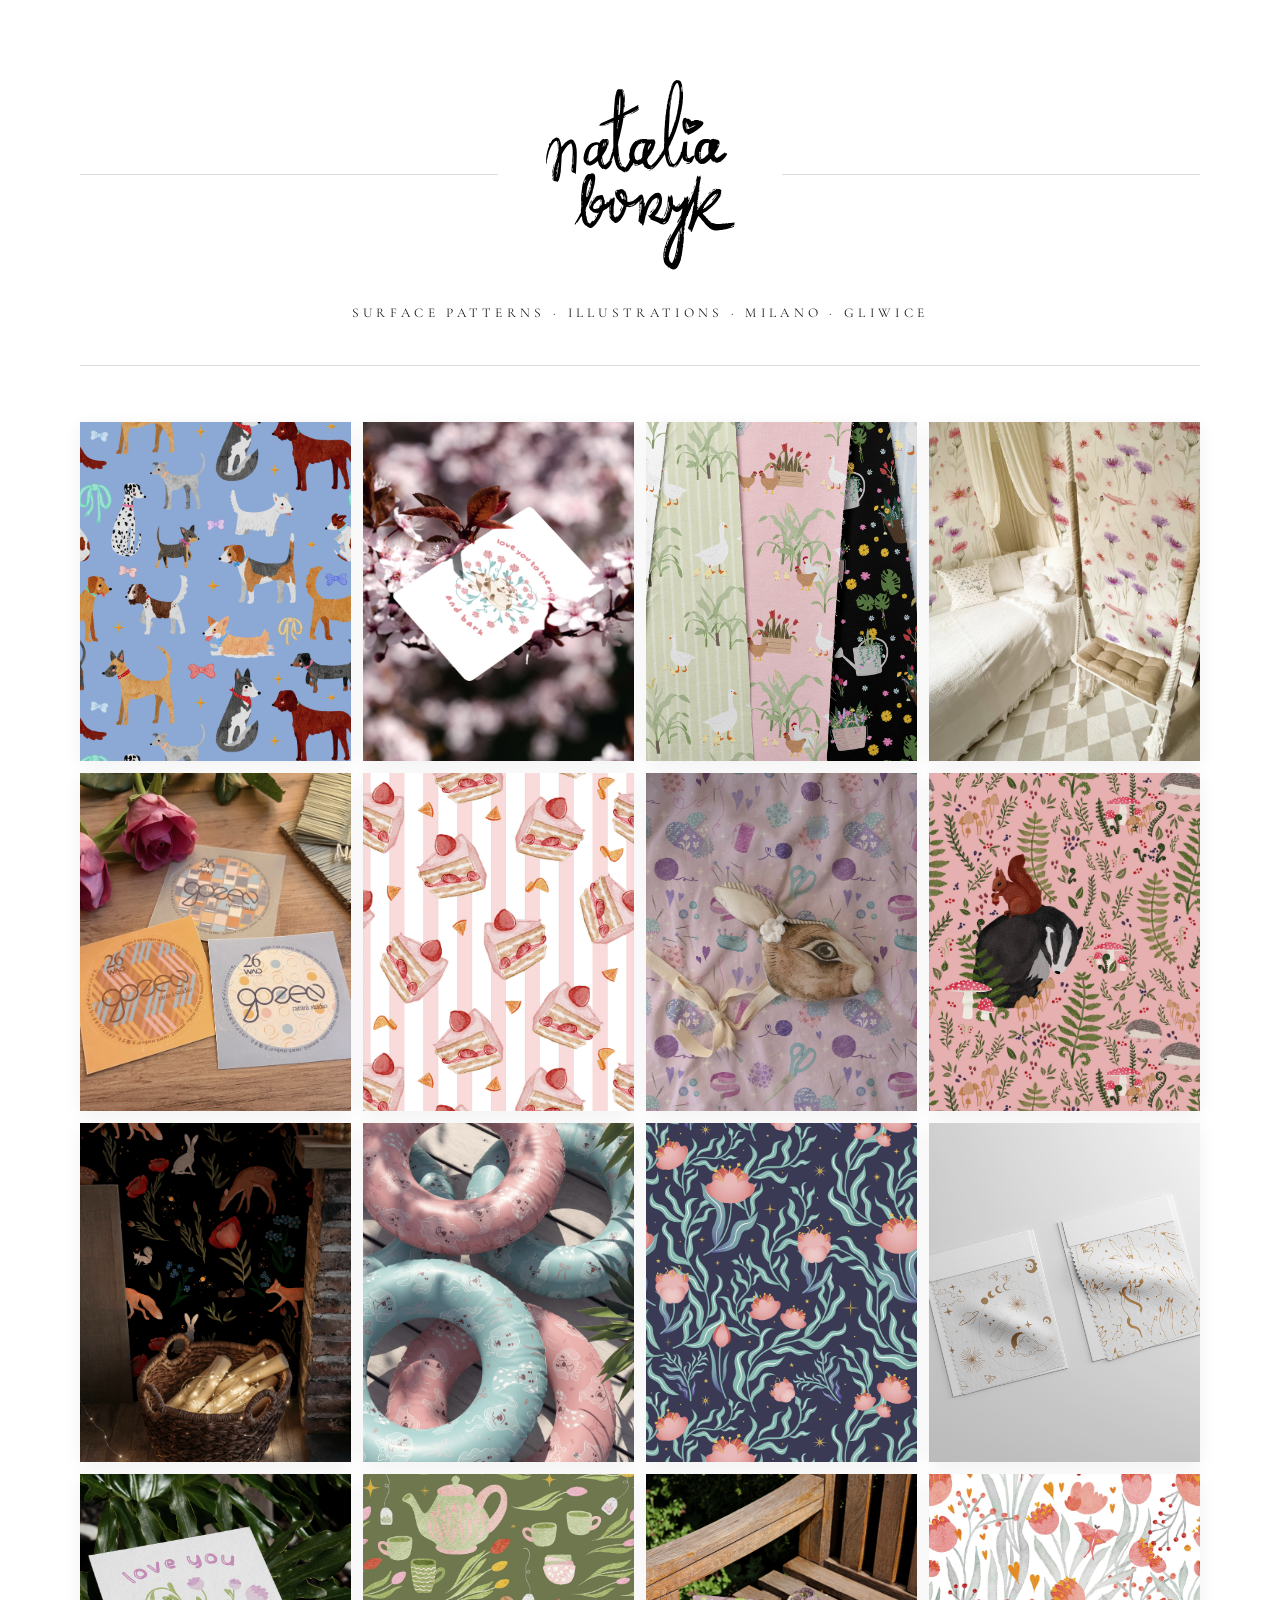
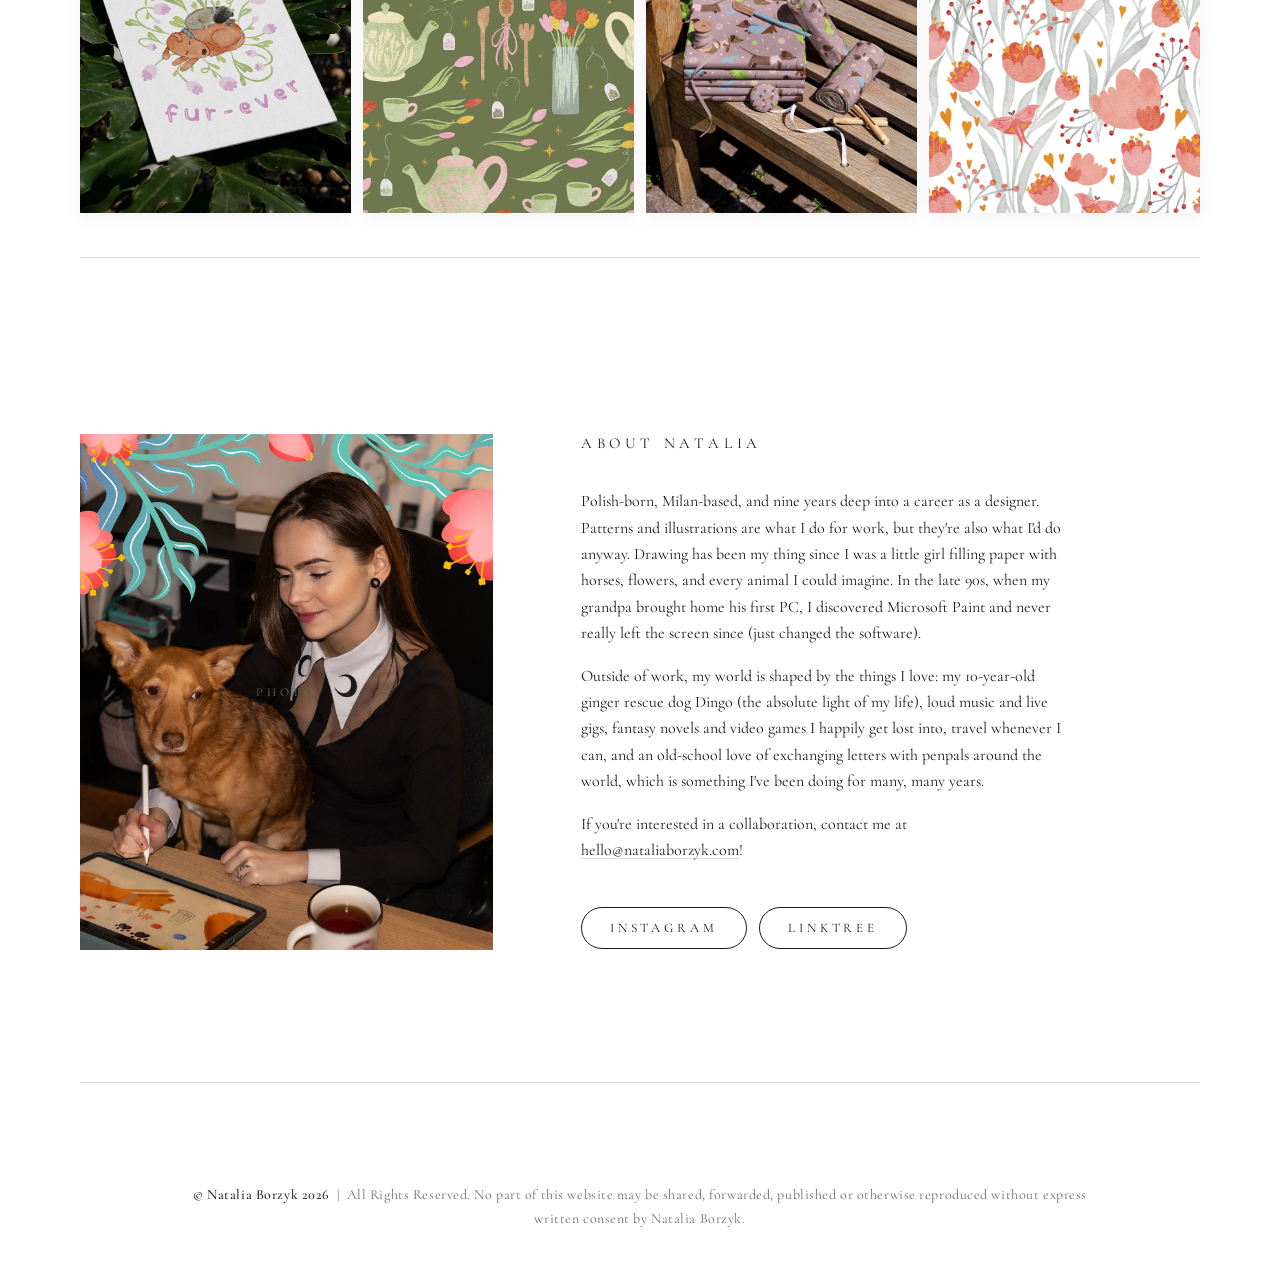
==== works/index.html @ 9154e85d "Add files via upload" ====
<!DOCTYPE html>
<html lang="en">
<head>
<meta charset="UTF-8">
<meta name="viewport" content="width=device-width, initial-scale=1.0">
<title>natalia borzyk · surface pattern design & illustrations</title>
<meta name="description" content="Selection of surface patterns and illustrations designed by Natalia Borzyk — designer based in Milan.">
<meta name="author" content="Natalia Borzyk">

<!-- Open Graph -->
<meta property="og:title" content="Natalia Borzyk · Works">
<meta property="og:description" content="Selection of surface patterns and illustrations designed by Natalia Borzyk.">
<meta property="og:type" content="website">
<meta property="og:url" content="https://nataliaborzyk.com/works">
<meta property="og:image" content="https://nataliaborzyk.com/aboutme.png">

<meta name="twitter:card" content="summary_large_image">

<link rel="icon" type="image/x-icon" href="/favicon.ico">
<link rel="shortcut icon" href="/favicon.ico">

<link rel="preconnect" href="https://fonts.googleapis.com">
<link rel="preconnect" href="https://fonts.gstatic.com" crossorigin>
<link href="https://fonts.googleapis.com/css2?family=Cormorant+Garamond:ital,wght@0,300;0,400;0,500;0,600;1,300;1,400;1,500;1,600&display=swap" rel="stylesheet">

<style>
:root {
  --black: #0E0E0E;
  --ink:   #1A1A1A;
  --mid:   #6B6B6B;
  --line:  #DCDCDC;
  --soft:  #F4F2EF;
  --white: #FFFFFF;
}

*, *::before, *::after { margin:0; padding:0; box-sizing:border-box; }
html { scroll-behavior:smooth; }
body {
  font-family:'Cormorant Garamond', 'Times New Roman', serif;
  font-weight:400;
  color:var(--ink);
  background:var(--white);
  -webkit-font-smoothing:antialiased;
  -moz-osx-font-smoothing:grayscale;
  overflow-x:hidden;
}
img { display:block; max-width:100%; }
a   { color:inherit; text-decoration:none; }
button { font-family:inherit; }

/* ── PAGE WRAPPER ── */
.page {
  max-width: 1280px;
  margin: 0 auto;
}

/* ── HEADER ── */
.site-head {
  padding: 72px 80px 0;
  display:flex;
  flex-direction:column;
  align-items:center;
  gap: 28px;
  opacity: 0;
  animation: fadeUp 1s ease forwards .15s;
}
.brand {
  display:flex;
  align-items:center;
  gap: 40px;
  width:100%;
  justify-content:center;
}
.brand-line {
  flex: 1;
  height: 1px;
  background: var(--line);
}
.brand a {
  display: inline-flex;
  align-items: center;
  line-height: 1;
}
.brand-name {
  font-family:'Cormorant Garamond', serif;
  font-size: clamp(40px, 5vw, 60px);
  letter-spacing: .005em;
  font-style: italic;
  color: var(--black);
  white-space:nowrap;
  font-weight: 400;
  line-height: 1;
}
.brand-logo {
  height: clamp(144px, 16vw, 224px);
  width: auto;
  display: block;
}
.brand-sub {
  font-family:'Cormorant Garamond', serif;
  font-size: clamp(13px, 1.05vw, 16px);
  letter-spacing: .32em;
  text-transform: uppercase;
  color: var(--ink);
  font-weight: 400;
  text-align: center;
  padding: 0 24px;
}

/* ── DIVIDER ── */
.rule {
  margin: 44px auto 56px;
  width: calc(100% - 160px);
  height: 1px;
  background: var(--line);
}

/* ── GRID ── */
.grid {
  display:grid;
  grid-template-columns: repeat(4, 1fr);
  gap: 12px;
  padding: 0 80px;
}
.tile {
  position:relative;
  aspect-ratio: 4 / 5;
  overflow:hidden;
  cursor:pointer;
  background:var(--soft);
  opacity:0;
  transform: translateY(28px);
  box-shadow: 0 4px 18px rgba(0, 0, 0, 0.06);
  transition: opacity 1s ease, transform 1s ease, box-shadow .35s ease;
}
.tile.in {
  opacity:1;
  transform: translateY(0);
}
.tile img {
  position: relative;
  z-index: 2;
  width:100%;
  height:100%;
  object-fit:cover;
  filter: saturate(0.75);
  transition: transform .9s cubic-bezier(.2,.7,.2,1), filter .4s ease;
}
.tile:hover img { transform: scale(1.04); }

/* ── IMAGE PROTECTION ── */
.tile img,
#modalImg {
  -webkit-user-drag: none;
  -khtml-user-drag: none;
  -moz-user-drag: none;
  -o-user-drag: none;
  user-drag: none;
  -webkit-user-select: none;
  -moz-user-select: none;
  -ms-user-select: none;
  user-select: none;
  -webkit-touch-callout: none;
}

/* ── MODAL ── */
.modal {
  position:fixed;
  inset:0;
  z-index:500;
  background: rgba(255,255,255,0.4);
  -webkit-backdrop-filter: blur(4px);
  backdrop-filter: blur(4px);
  display:flex;
  align-items:center;
  justify-content:center;
  padding: 5vh 5vw;
  opacity:0;
  pointer-events:none;
  transition: opacity .4s ease;
}
.modal.open {
  opacity:1;
  pointer-events:auto;
}
.modal img {
  max-height: 90vh;
  max-width: 90vw;
  width:auto;
  height:auto;
  object-fit:contain;
  box-shadow: 0 24px 80px rgba(0,0,0,0.14);
  transform: scale(.96);
  transition: transform .5s cubic-bezier(.2,.7,.2,1);
  cursor: default;
}
.modal.open img { transform: scale(1); }
.modal-close {
  position:fixed;
  top: 32px;
  right: 36px;
  background:transparent;
  border:none;
  font-family:'Cormorant Garamond', serif;
  font-size: 14px;
  letter-spacing: .3em;
  text-transform: uppercase;
  color: var(--ink);
  cursor:pointer;
  padding: 8px 12px;
  font-weight: 400;
  transition: opacity .2s;
}
.modal-close:hover { opacity: .5; }

.modal-credit {
  position: fixed;
  bottom: 28px;
  left: 0;
  right: 0;
  text-align: center;
  font-family: 'Cormorant Garamond', serif;
  font-size: 11px;
  letter-spacing: .32em;
  text-transform: uppercase;
  color: var(--ink);
  font-weight: 400;
  pointer-events: none;
  opacity: 0;
  transition: opacity .5s ease .15s;
}
.modal.open .modal-credit { opacity: 1; }

/* ── ABOUT ── */
.about {
  margin-top: 72px;
  padding: 104px 80px 88px;
  display:grid;
  grid-template-columns: 2fr 3fr;
  gap: 88px;
  align-items:center;
}
.about-photo {
  aspect-ratio: 4 / 5;
  background: var(--soft);
  overflow:hidden;
  position: relative;
}
.about-photo img {
  width:100%;
  height:100%;
  object-fit:cover;
}
.about-photo-ph {
  position:absolute;
  inset:0;
  display:flex;
  align-items:center;
  justify-content:center;
  font-size: 12px;
  letter-spacing: .3em;
  text-transform: uppercase;
  color: var(--mid);
}
.about-content .label {
  font-family:'Cormorant Garamond', serif;
  font-size: 15px;
  letter-spacing: .32em;
  text-transform: uppercase;
  color: var(--ink);
  margin-bottom: 36px;
  display:block;
  font-weight: 400;
}
.about-content p {
  font-family:'Cormorant Garamond', serif;
  font-size: 16px;
  line-height: 1.65;
  color: var(--ink);
  margin-bottom: 16px;
  max-width: 480px;
  font-weight: 400;
}
.about-content p a {
  color: var(--ink);
  text-decoration: underline;
  text-decoration-thickness: 1px;
  text-underline-offset: 3px;
  text-decoration-color: var(--line);
  transition: text-decoration-color .25s ease;
}
.about-content p a:hover {
  text-decoration-color: var(--ink);
}

.socials {
  margin-top: 44px;
  display:flex;
  gap: 12px;
  flex-wrap: wrap;
}
.social {
  display:inline-flex;
  align-items:center;
  justify-content:center;
  padding: 12px 28px;
  border: 1px solid var(--ink);
  border-radius: 999px;
  transition: all .25s ease;
  font-family:'Cormorant Garamond', serif;
  font-size: 13px;
  letter-spacing: .3em;
  text-transform: uppercase;
  font-weight: 400;
  color: var(--ink);
}
.social:hover {
  background: var(--ink);
  color: var(--white);
}

/* ── FOOTER ── */
footer {
  margin-top: 44px;
  padding: 44px 80px 48px;
  text-align: center;
}
footer p {
  font-family:'Cormorant Garamond', serif;
  font-size: 14px;
  line-height: 1.7;
  letter-spacing: .04em;
  color: var(--mid);
  max-width: 920px;
  margin: 0 auto;
  font-weight: 400;
}
footer strong {
  font-weight: 500;
  color: var(--ink);
}

/* ── ANIMATIONS ── */
@keyframes fadeUp {
  from { opacity: 0; transform: translateY(16px); }
  to   { opacity: 1; transform: translateY(0); }
}

/* ── RESPONSIVE ── */
@media (max-width: 1200px) {
  .site-head { padding: 64px 56px 0; }
  .brand { gap: 28px; }
  .grid { padding: 0 56px; }
  .rule { width: calc(100% - 112px); }
  .about { padding: 96px 56px 80px; gap: 64px; }
  footer { padding: 40px 56px 44px; }
}
@media (max-width: 960px) {
  .grid { grid-template-columns: repeat(3, 1fr); }
  .about {
    grid-template-columns: 1fr;
    gap: 48px;
  }
  .about-photo { aspect-ratio: 3 / 4; max-width: 480px; margin: 0 auto; }
}
@media (max-width: 720px) {
  .site-head { padding: 48px 24px 0; gap: 20px; }
  .brand { gap: 16px; }
  .brand-sub { letter-spacing: .24em; }
  .rule { width: calc(100% - 48px); margin: 36px auto 40px; }
  .grid { grid-template-columns: repeat(2, 1fr); padding: 0 24px; gap: 8px; }
  .about { padding: 72px 24px 64px; margin-top: 100px; }
  footer { padding: 36px 24px 40px; }
  .modal-close { top: 20px; right: 20px; font-size: 12px; }
}
</style>
<noscript><style>.tile { opacity: 1 !important; transform: none !important; }</style></noscript>
</head>
<body>

<div class="page">

<header class="site-head">

  <div class="brand">
    <span class="brand-line"></span>
    <a href="https://nataliaborzyk.com/works" aria-label="Natalia Borzyk — works">
      <img src="/works/logo-works.svg" alt="Natalia Borzyk" class="brand-logo" onerror="this.style.display='none';this.parentElement.insertAdjacentHTML('beforeend','<span class=&quot;brand-name&quot;>Natalia Borzyk</span>')">
    </a>
    <span class="brand-line"></span>
  </div>

  <span class="brand-sub">Surface Patterns · Illustrations · Milano · Gliwice</span>

</header>

<div class="rule"></div>

<main>

<section class="grid" id="grid">

  <!-- Row 1 -->
  <div class="tile" data-img="/works/01.jpg" data-alt="Work 01">
    <img src="/works/01.jpg" alt="Work 01" loading="lazy" onerror="this.style.display='none'">
  </div>
  <div class="tile" data-img="/works/02.jpg" data-alt="Work 02">
    <img src="/works/02.jpg" alt="Work 02" loading="lazy" onerror="this.style.display='none'">
  </div>
  <div class="tile" data-img="/works/03.jpg" data-alt="Work 03">
    <img src="/works/03.jpg" alt="Work 03" loading="lazy" onerror="this.style.display='none'">
  </div>
  <div class="tile" data-img="/works/04.jpg" data-alt="Work 04">
    <img src="/works/04.jpg" alt="Work 04" loading="lazy" onerror="this.style.display='none'">
  </div>

  <!-- Row 2 -->
  <div class="tile" data-img="/works/05.jpg" data-alt="Work 05">
    <img src="/works/05.jpg" alt="Work 05" loading="lazy" onerror="this.style.display='none'">
  </div>
  <div class="tile" data-img="/works/06.jpg" data-alt="Work 06">
    <img src="/works/06.jpg" alt="Work 06" loading="lazy" onerror="this.style.display='none'">
  </div>
  <div class="tile" data-img="/works/07.jpg" data-alt="Work 07">
    <img src="/works/07.jpg" alt="Work 07" loading="lazy" onerror="this.style.display='none'">
  </div>
  <div class="tile" data-img="/works/08.jpg" data-alt="Work 08">
    <img src="/works/08.jpg" alt="Work 08" loading="lazy" onerror="this.style.display='none'">
  </div>

  <!-- Row 3 -->
  <div class="tile" data-img="/works/09.jpg" data-alt="Work 09">
    <img src="/works/09.jpg" alt="Work 09" loading="lazy" onerror="this.style.display='none'">
  </div>
  <div class="tile" data-img="/works/10.jpg" data-alt="Work 10">
    <img src="/works/10.jpg" alt="Work 10" loading="lazy" onerror="this.style.display='none'">
  </div>
  <div class="tile" data-img="/works/11.jpg" data-alt="Work 11">
    <img src="/works/11.jpg" alt="Work 11" loading="lazy" onerror="this.style.display='none'">
  </div>
  <div class="tile" data-img="/works/12.jpg" data-alt="Work 12">
    <img src="/works/12.jpg" alt="Work 12" loading="lazy" onerror="this.style.display='none'">
  </div>

  <!-- Row 4 -->
  <div class="tile" data-img="/works/13.jpg" data-alt="Work 13">
    <img src="/works/13.jpg" alt="Work 13" loading="lazy" onerror="this.style.display='none'">
  </div>
  <div class="tile" data-img="/works/14.jpg" data-alt="Work 14">
    <img src="/works/14.jpg" alt="Work 14" loading="lazy" onerror="this.style.display='none'">
  </div>
  <div class="tile" data-img="/works/15.jpg" data-alt="Work 15">
    <img src="/works/15.jpg" alt="Work 15" loading="lazy" onerror="this.style.display='none'">
  </div>
  <div class="tile" data-img="/works/16.jpg" data-alt="Work 16">
    <img src="/works/16.jpg" alt="Work 16" loading="lazy" onerror="this.style.display='none'">
  </div>

</section>

<div class="rule"></div>

<section class="about">
  <div class="about-photo">
    <span class="about-photo-ph">Photo</span>
    <img src="/works/natalia.jpg" alt="Natalia Borzyk" onerror="this.style.display='none'">
  </div>
  <div class="about-content">
    <span class="label">About Natalia</span>
    <p>Polish-born, Milan-based, and nine years deep into a career as a designer. Patterns and illustrations are what I do for work, but they're also what I'd do anyway. Drawing has been my thing since I was a little girl filling paper with horses, flowers, and every animal I could imagine. In the late 90s, when my grandpa brought home his first PC, I discovered Microsoft Paint and never really left the screen since (just changed the software).</p>
    <p>Outside of work, my world is shaped by the things I love: my 10-year-old ginger rescue dog Dingo (the absolute light of my life), loud music and live gigs, fantasy novels and video games I happily get lost into, travel whenever I can, and an old-school love of exchanging letters with penpals around the world, which is something I've been doing for many, many years.</p>
    <p>If you're interested in a collaboration, contact me at <a href="mailto:hello@nataliaborzyk.com">hello@nataliaborzyk.com</a>!</p>

    <div class="socials">
      <a href="https://www.instagram.com/bataljart/" target="_blank" rel="noopener" class="social">Instagram</a>
      <a href="https://linktr.ee/batalja" target="_blank" rel="noopener" class="social">Linktree</a>
    </div>
  </div>
</section>

</main>

<div class="rule"></div>

<footer>
  <p>
    <strong>&copy; Natalia Borzyk 2026</strong> &nbsp;|&nbsp; All Rights Reserved.
    No part of this website may be shared, forwarded, published or otherwise reproduced without express written consent by Natalia Borzyk.
  </p>
</footer>

</div><!-- /.page -->

<div class="modal" id="modal" aria-hidden="true" role="dialog" aria-label="Image viewer">
  <button class="modal-close" id="modalClose" aria-label="Close viewer">Close &times;</button>
  <img src="" alt="" id="modalImg">
  <div class="modal-credit">&copy; Natalia Borzyk</div>
</div>

<script>
(function() {
  // ── Scroll reveal with column-staggered delay ──
  const tiles = Array.from(document.querySelectorAll('.tile'));
  const COLS_DESKTOP = 4;
  const COLS_TABLET  = 3;
  const COLS_MOBILE  = 2;

  function currentCols() {
    const w = window.innerWidth;
    if (w <= 720) return COLS_MOBILE;
    if (w <= 960) return COLS_TABLET;
    return COLS_DESKTOP;
  }

  const io = new IntersectionObserver((entries) => {
    entries.forEach((entry) => {
      if (entry.isIntersecting) {
        const idx = tiles.indexOf(entry.target);
        const col = idx % currentCols();
        entry.target.style.transitionDelay = (col * 90) + 'ms';
        entry.target.classList.add('in');
        io.unobserve(entry.target);
      }
    });
  }, { threshold: 0.12, rootMargin: '0px 0px -60px 0px' });

  tiles.forEach((t) => io.observe(t));

  // ── Modal ──
  const modal      = document.getElementById('modal');
  const modalImg   = document.getElementById('modalImg');
  const modalClose = document.getElementById('modalClose');

  function openModal(src, alt) {
    if (!src) return;
    modalImg.src = src;
    modalImg.alt = alt || '';
    modal.classList.add('open');
    modal.setAttribute('aria-hidden', 'false');
    document.body.style.overflow = 'hidden';
  }
  function closeModal() {
    modal.classList.remove('open');
    modal.setAttribute('aria-hidden', 'true');
    document.body.style.overflow = '';
    setTimeout(() => { modalImg.src = ''; }, 400);
  }

  tiles.forEach((tile) => {
    tile.addEventListener('click', () => {
      openModal(tile.dataset.img, tile.dataset.alt);
    });
  });

  modal.addEventListener('click', (e) => {
    if (e.target !== modalImg) closeModal();
  });
  modalClose.addEventListener('click', (e) => {
    e.stopPropagation();
    closeModal();
  });
  document.addEventListener('keydown', (e) => {
    if (e.key === 'Escape' && modal.classList.contains('open')) closeModal();
  });

  // ── Image protection — disable right-click and drag on portfolio images ──
  document.querySelectorAll('.tile img, #modalImg').forEach((img) => {
    img.addEventListener('contextmenu', (e) => e.preventDefault());
    img.addEventListener('dragstart',  (e) => e.preventDefault());
  });
})();
</script>
</body>
</html>
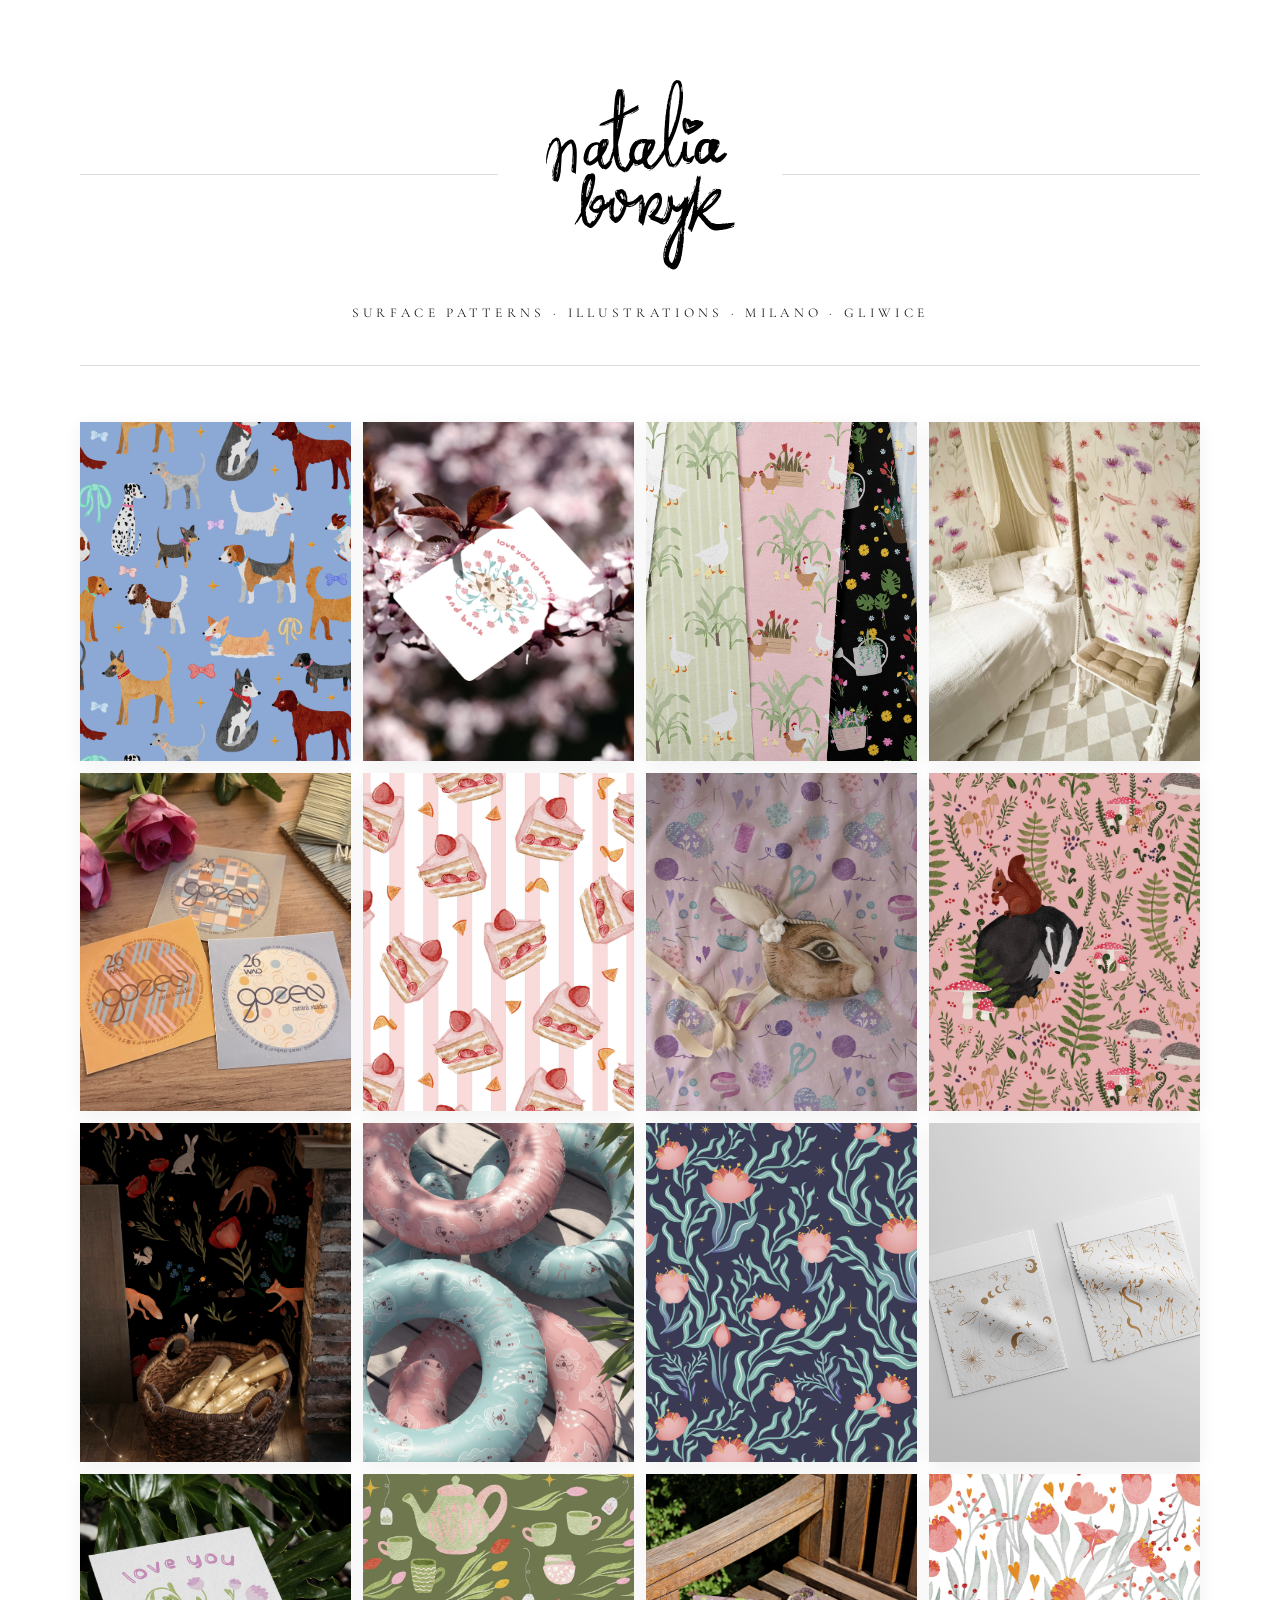
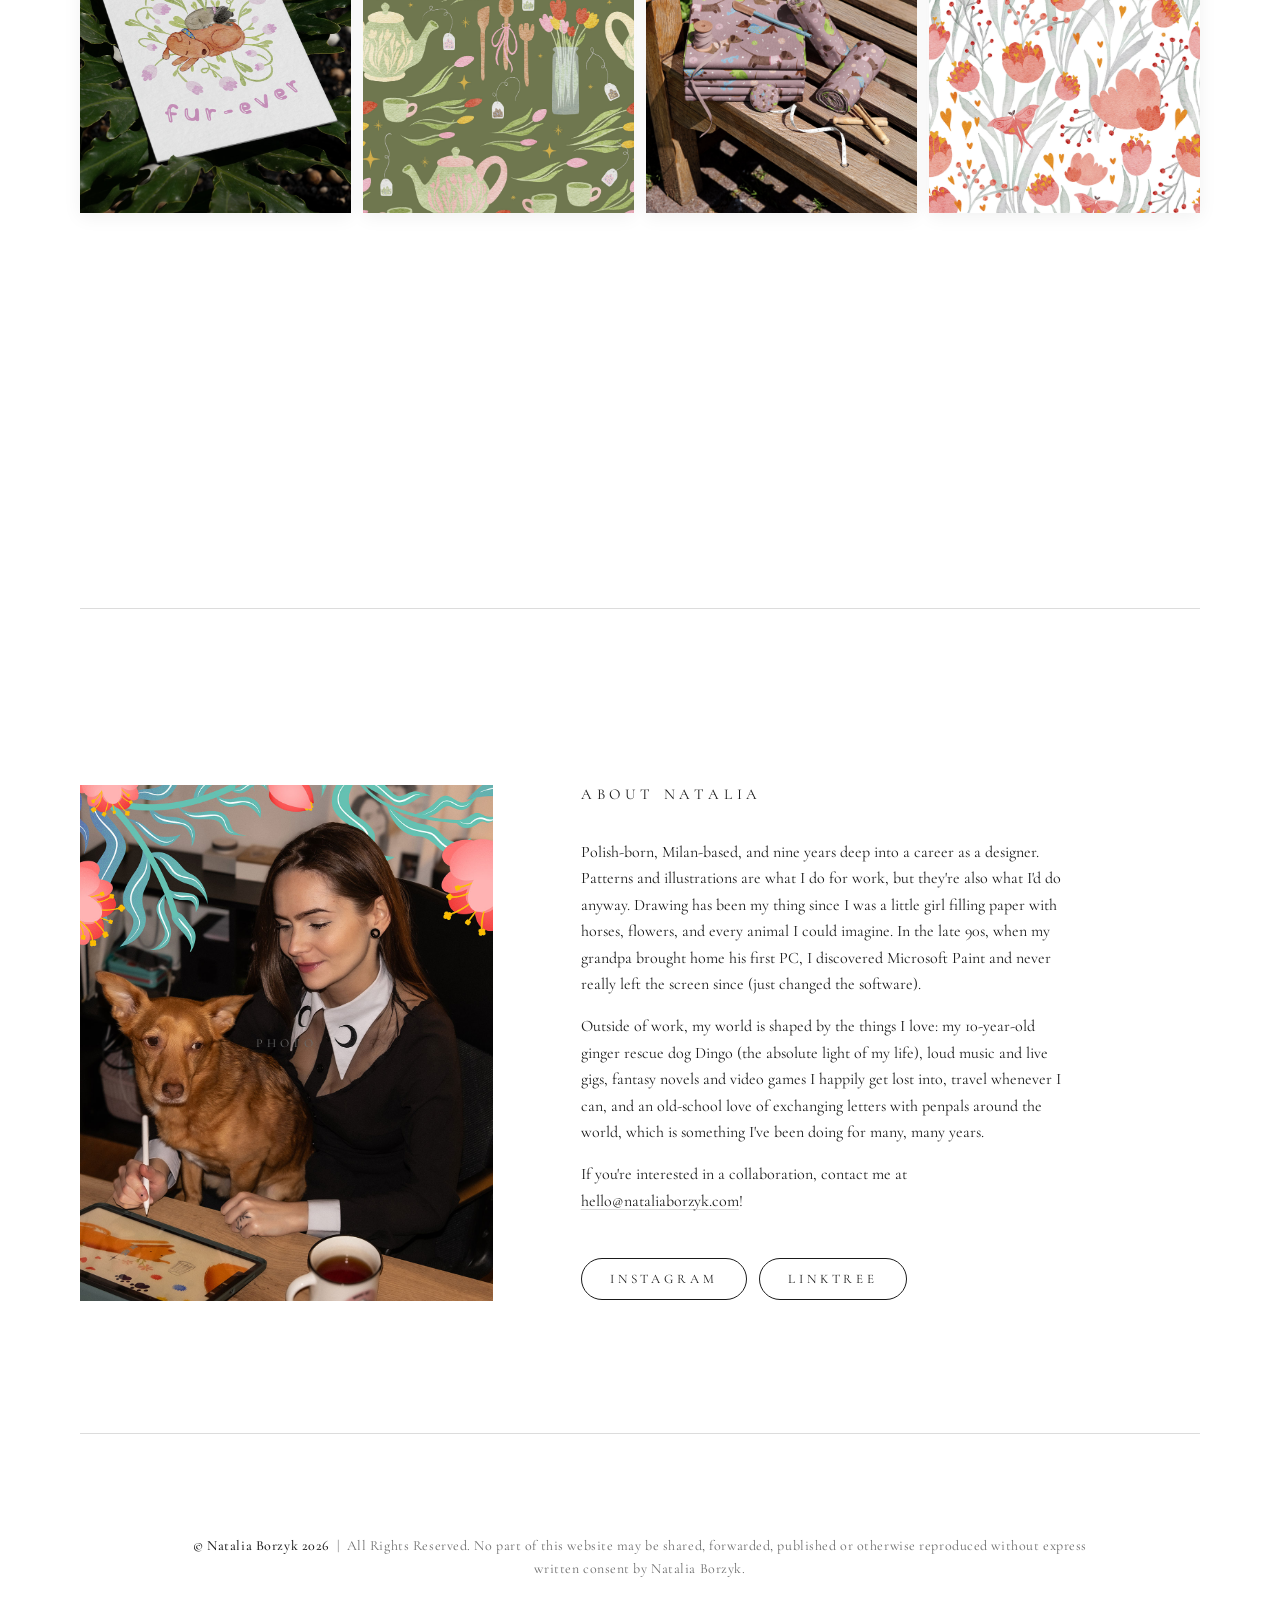
==== commit 0d886003: "Add files via upload" ====
--- a/works/index.html
+++ b/works/index.html
@@ -456,6 +456,20 @@
     <img src="/works/16.jpg" alt="Work 16" loading="lazy" onerror="this.style.display='none'">
   </div>
 
+  <!-- Row 5 -->
+  <div class="tile" data-img="/works/17.jpg" data-alt="Work 17">
+    <img src="/works/17.jpg" alt="Work 17" loading="lazy" onerror="this.style.display='none'">
+  </div>
+  <div class="tile" data-img="/works/18.jpg" data-alt="Work 18">
+    <img src="/works/18.jpg" alt="Work 18" loading="lazy" onerror="this.style.display='none'">
+  </div>
+  <div class="tile" data-img="/works/19.jpg" data-alt="Work 19">
+    <img src="/works/19.jpg" alt="Work 19" loading="lazy" onerror="this.style.display='none'">
+  </div>
+  <div class="tile" data-img="/works/20.jpg" data-alt="Work 20">
+    <img src="/works/20.jpg" alt="Work 20" loading="lazy" onerror="this.style.display='none'">
+  </div>
+
 </section>
 
 <div class="rule"></div>
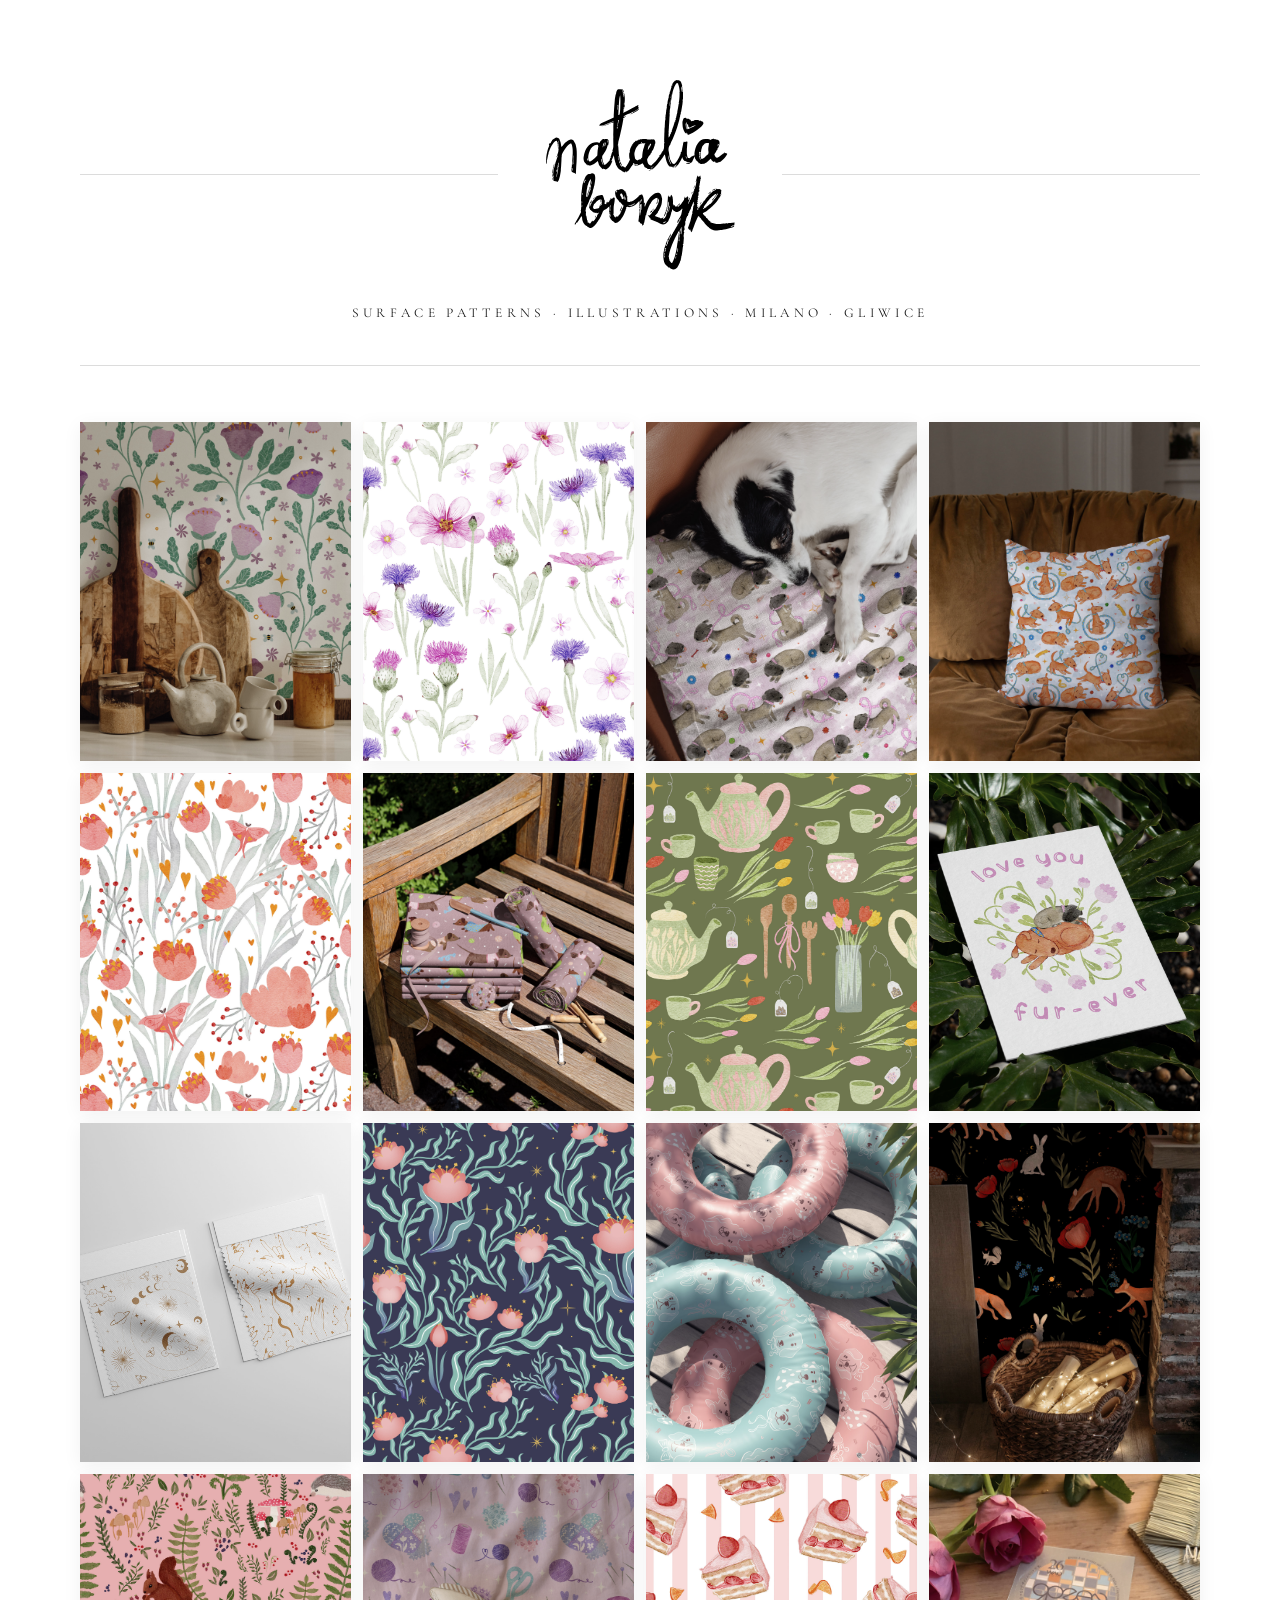
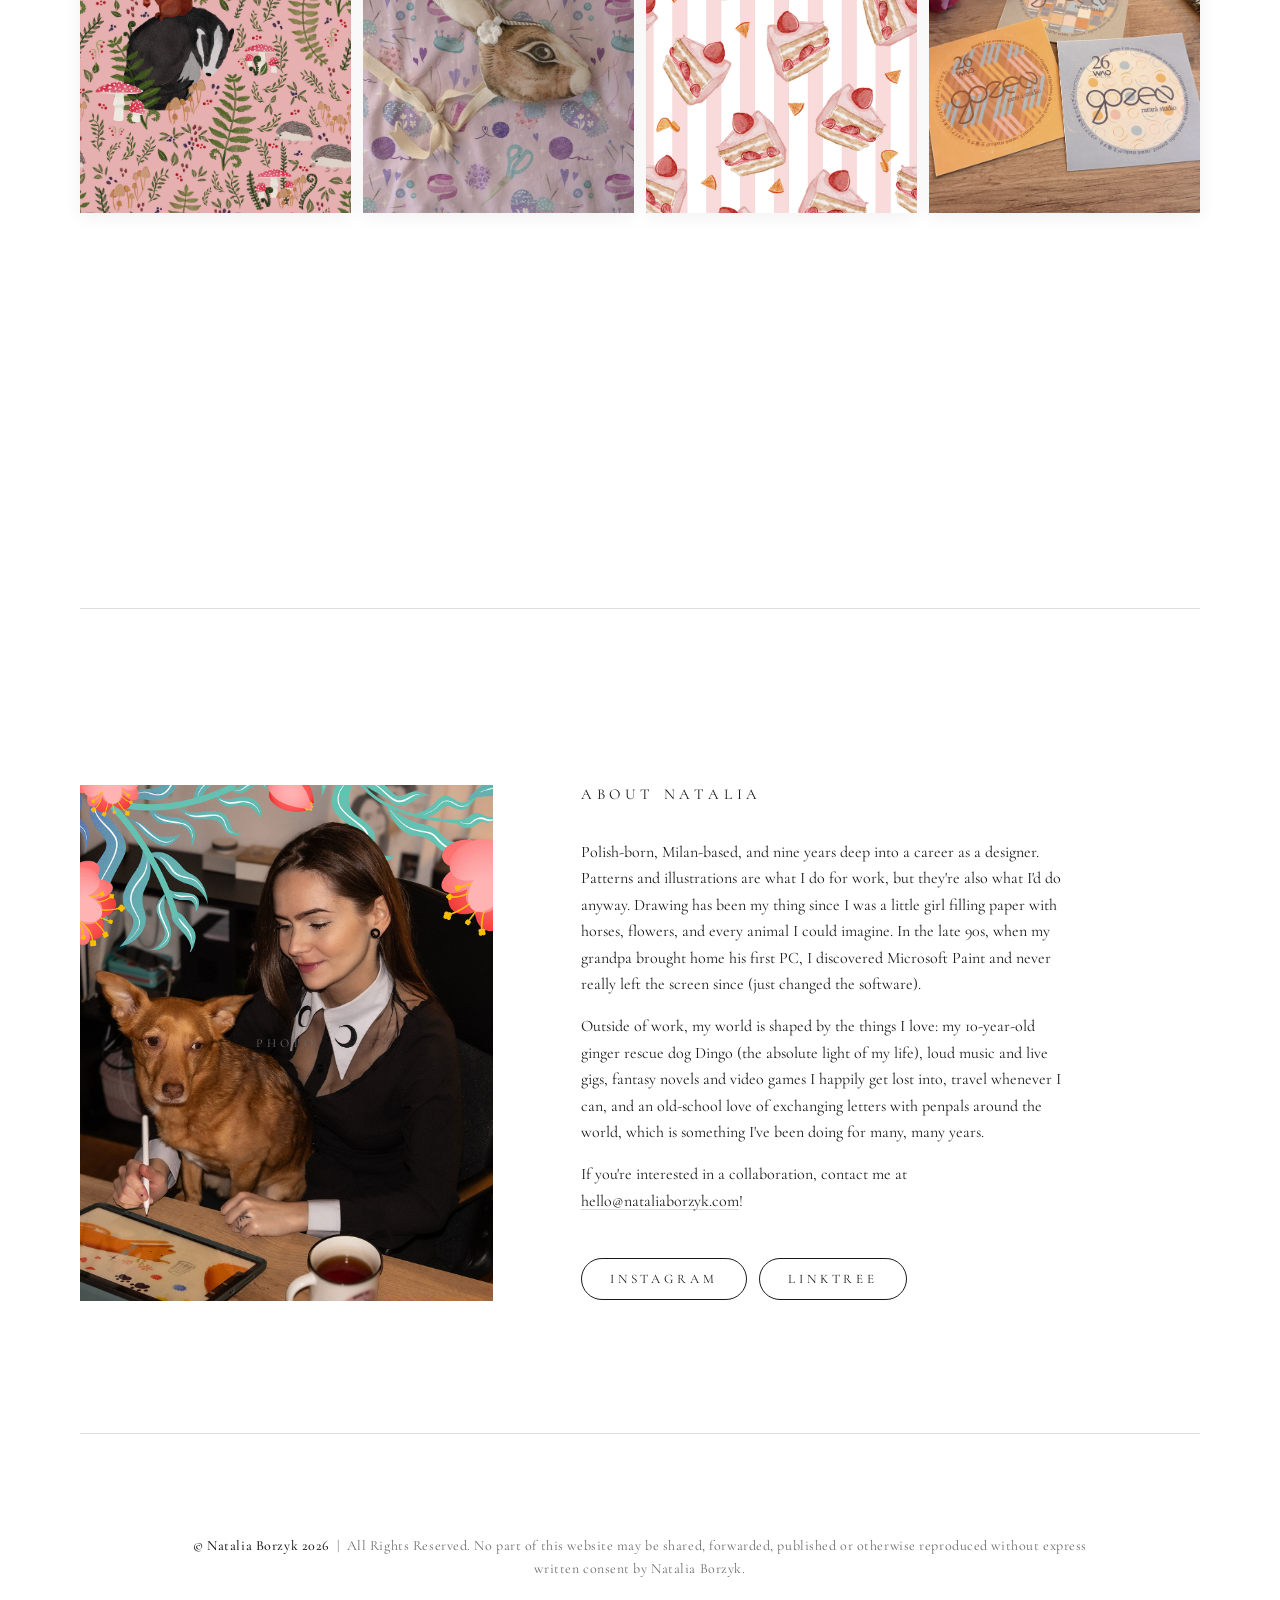
==== commit 181f4bc4: "Add files via upload" ====
--- a/works/index.html
+++ b/works/index.html
@@ -401,73 +401,73 @@
 <section class="grid" id="grid">
 
   <!-- Row 1 -->
+  <div class="tile" data-img="/works/20.jpg" data-alt="Work 20">
+    <img src="/works/20.jpg" alt="Work 20" loading="lazy" onerror="this.style.display='none'">
+  </div>
+  <div class="tile" data-img="/works/19.jpg" data-alt="Work 19">
+    <img src="/works/19.jpg" alt="Work 19" loading="lazy" onerror="this.style.display='none'">
+  </div>
+  <div class="tile" data-img="/works/18.jpg" data-alt="Work 18">
+    <img src="/works/18.jpg" alt="Work 18" loading="lazy" onerror="this.style.display='none'">
+  </div>
+  <div class="tile" data-img="/works/17.jpg" data-alt="Work 17">
+    <img src="/works/17.jpg" alt="Work 17" loading="lazy" onerror="this.style.display='none'">
+  </div>
+
+  <!-- Row 2 -->
+  <div class="tile" data-img="/works/16.jpg" data-alt="Work 16">
+    <img src="/works/16.jpg" alt="Work 16" loading="lazy" onerror="this.style.display='none'">
+  </div>
+  <div class="tile" data-img="/works/15.jpg" data-alt="Work 15">
+    <img src="/works/15.jpg" alt="Work 15" loading="lazy" onerror="this.style.display='none'">
+  </div>
+  <div class="tile" data-img="/works/14.jpg" data-alt="Work 14">
+    <img src="/works/14.jpg" alt="Work 14" loading="lazy" onerror="this.style.display='none'">
+  </div>
+  <div class="tile" data-img="/works/13.jpg" data-alt="Work 13">
+    <img src="/works/13.jpg" alt="Work 13" loading="lazy" onerror="this.style.display='none'">
+  </div>
+
+  <!-- Row 3 -->
+  <div class="tile" data-img="/works/12.jpg" data-alt="Work 12">
+    <img src="/works/12.jpg" alt="Work 12" loading="lazy" onerror="this.style.display='none'">
+  </div>
+  <div class="tile" data-img="/works/11.jpg" data-alt="Work 11">
+    <img src="/works/11.jpg" alt="Work 11" loading="lazy" onerror="this.style.display='none'">
+  </div>
+  <div class="tile" data-img="/works/10.jpg" data-alt="Work 10">
+    <img src="/works/10.jpg" alt="Work 10" loading="lazy" onerror="this.style.display='none'">
+  </div>
+  <div class="tile" data-img="/works/09.jpg" data-alt="Work 09">
+    <img src="/works/09.jpg" alt="Work 09" loading="lazy" onerror="this.style.display='none'">
+  </div>
+
+  <!-- Row 4 -->
+  <div class="tile" data-img="/works/08.jpg" data-alt="Work 08">
+    <img src="/works/08.jpg" alt="Work 08" loading="lazy" onerror="this.style.display='none'">
+  </div>
+  <div class="tile" data-img="/works/07.jpg" data-alt="Work 07">
+    <img src="/works/07.jpg" alt="Work 07" loading="lazy" onerror="this.style.display='none'">
+  </div>
+  <div class="tile" data-img="/works/06.jpg" data-alt="Work 06">
+    <img src="/works/06.jpg" alt="Work 06" loading="lazy" onerror="this.style.display='none'">
+  </div>
+  <div class="tile" data-img="/works/05.jpg" data-alt="Work 05">
+    <img src="/works/05.jpg" alt="Work 05" loading="lazy" onerror="this.style.display='none'">
+  </div>
+
+  <!-- Row 5 -->
+  <div class="tile" data-img="/works/04.jpg" data-alt="Work 04">
+    <img src="/works/04.jpg" alt="Work 04" loading="lazy" onerror="this.style.display='none'">
+  </div>
+  <div class="tile" data-img="/works/03.jpg" data-alt="Work 03">
+    <img src="/works/03.jpg" alt="Work 03" loading="lazy" onerror="this.style.display='none'">
+  </div>
+  <div class="tile" data-img="/works/02.jpg" data-alt="Work 02">
+    <img src="/works/02.jpg" alt="Work 02" loading="lazy" onerror="this.style.display='none'">
+  </div>
   <div class="tile" data-img="/works/01.jpg" data-alt="Work 01">
     <img src="/works/01.jpg" alt="Work 01" loading="lazy" onerror="this.style.display='none'">
-  </div>
-  <div class="tile" data-img="/works/02.jpg" data-alt="Work 02">
-    <img src="/works/02.jpg" alt="Work 02" loading="lazy" onerror="this.style.display='none'">
-  </div>
-  <div class="tile" data-img="/works/03.jpg" data-alt="Work 03">
-    <img src="/works/03.jpg" alt="Work 03" loading="lazy" onerror="this.style.display='none'">
-  </div>
-  <div class="tile" data-img="/works/04.jpg" data-alt="Work 04">
-    <img src="/works/04.jpg" alt="Work 04" loading="lazy" onerror="this.style.display='none'">
-  </div>
-
-  <!-- Row 2 -->
-  <div class="tile" data-img="/works/05.jpg" data-alt="Work 05">
-    <img src="/works/05.jpg" alt="Work 05" loading="lazy" onerror="this.style.display='none'">
-  </div>
-  <div class="tile" data-img="/works/06.jpg" data-alt="Work 06">
-    <img src="/works/06.jpg" alt="Work 06" loading="lazy" onerror="this.style.display='none'">
-  </div>
-  <div class="tile" data-img="/works/07.jpg" data-alt="Work 07">
-    <img src="/works/07.jpg" alt="Work 07" loading="lazy" onerror="this.style.display='none'">
-  </div>
-  <div class="tile" data-img="/works/08.jpg" data-alt="Work 08">
-    <img src="/works/08.jpg" alt="Work 08" loading="lazy" onerror="this.style.display='none'">
-  </div>
-
-  <!-- Row 3 -->
-  <div class="tile" data-img="/works/09.jpg" data-alt="Work 09">
-    <img src="/works/09.jpg" alt="Work 09" loading="lazy" onerror="this.style.display='none'">
-  </div>
-  <div class="tile" data-img="/works/10.jpg" data-alt="Work 10">
-    <img src="/works/10.jpg" alt="Work 10" loading="lazy" onerror="this.style.display='none'">
-  </div>
-  <div class="tile" data-img="/works/11.jpg" data-alt="Work 11">
-    <img src="/works/11.jpg" alt="Work 11" loading="lazy" onerror="this.style.display='none'">
-  </div>
-  <div class="tile" data-img="/works/12.jpg" data-alt="Work 12">
-    <img src="/works/12.jpg" alt="Work 12" loading="lazy" onerror="this.style.display='none'">
-  </div>
-
-  <!-- Row 4 -->
-  <div class="tile" data-img="/works/13.jpg" data-alt="Work 13">
-    <img src="/works/13.jpg" alt="Work 13" loading="lazy" onerror="this.style.display='none'">
-  </div>
-  <div class="tile" data-img="/works/14.jpg" data-alt="Work 14">
-    <img src="/works/14.jpg" alt="Work 14" loading="lazy" onerror="this.style.display='none'">
-  </div>
-  <div class="tile" data-img="/works/15.jpg" data-alt="Work 15">
-    <img src="/works/15.jpg" alt="Work 15" loading="lazy" onerror="this.style.display='none'">
-  </div>
-  <div class="tile" data-img="/works/16.jpg" data-alt="Work 16">
-    <img src="/works/16.jpg" alt="Work 16" loading="lazy" onerror="this.style.display='none'">
-  </div>
-
-  <!-- Row 5 -->
-  <div class="tile" data-img="/works/17.jpg" data-alt="Work 17">
-    <img src="/works/17.jpg" alt="Work 17" loading="lazy" onerror="this.style.display='none'">
-  </div>
-  <div class="tile" data-img="/works/18.jpg" data-alt="Work 18">
-    <img src="/works/18.jpg" alt="Work 18" loading="lazy" onerror="this.style.display='none'">
-  </div>
-  <div class="tile" data-img="/works/19.jpg" data-alt="Work 19">
-    <img src="/works/19.jpg" alt="Work 19" loading="lazy" onerror="this.style.display='none'">
-  </div>
-  <div class="tile" data-img="/works/20.jpg" data-alt="Work 20">
-    <img src="/works/20.jpg" alt="Work 20" loading="lazy" onerror="this.style.display='none'">
   </div>
 
 </section>
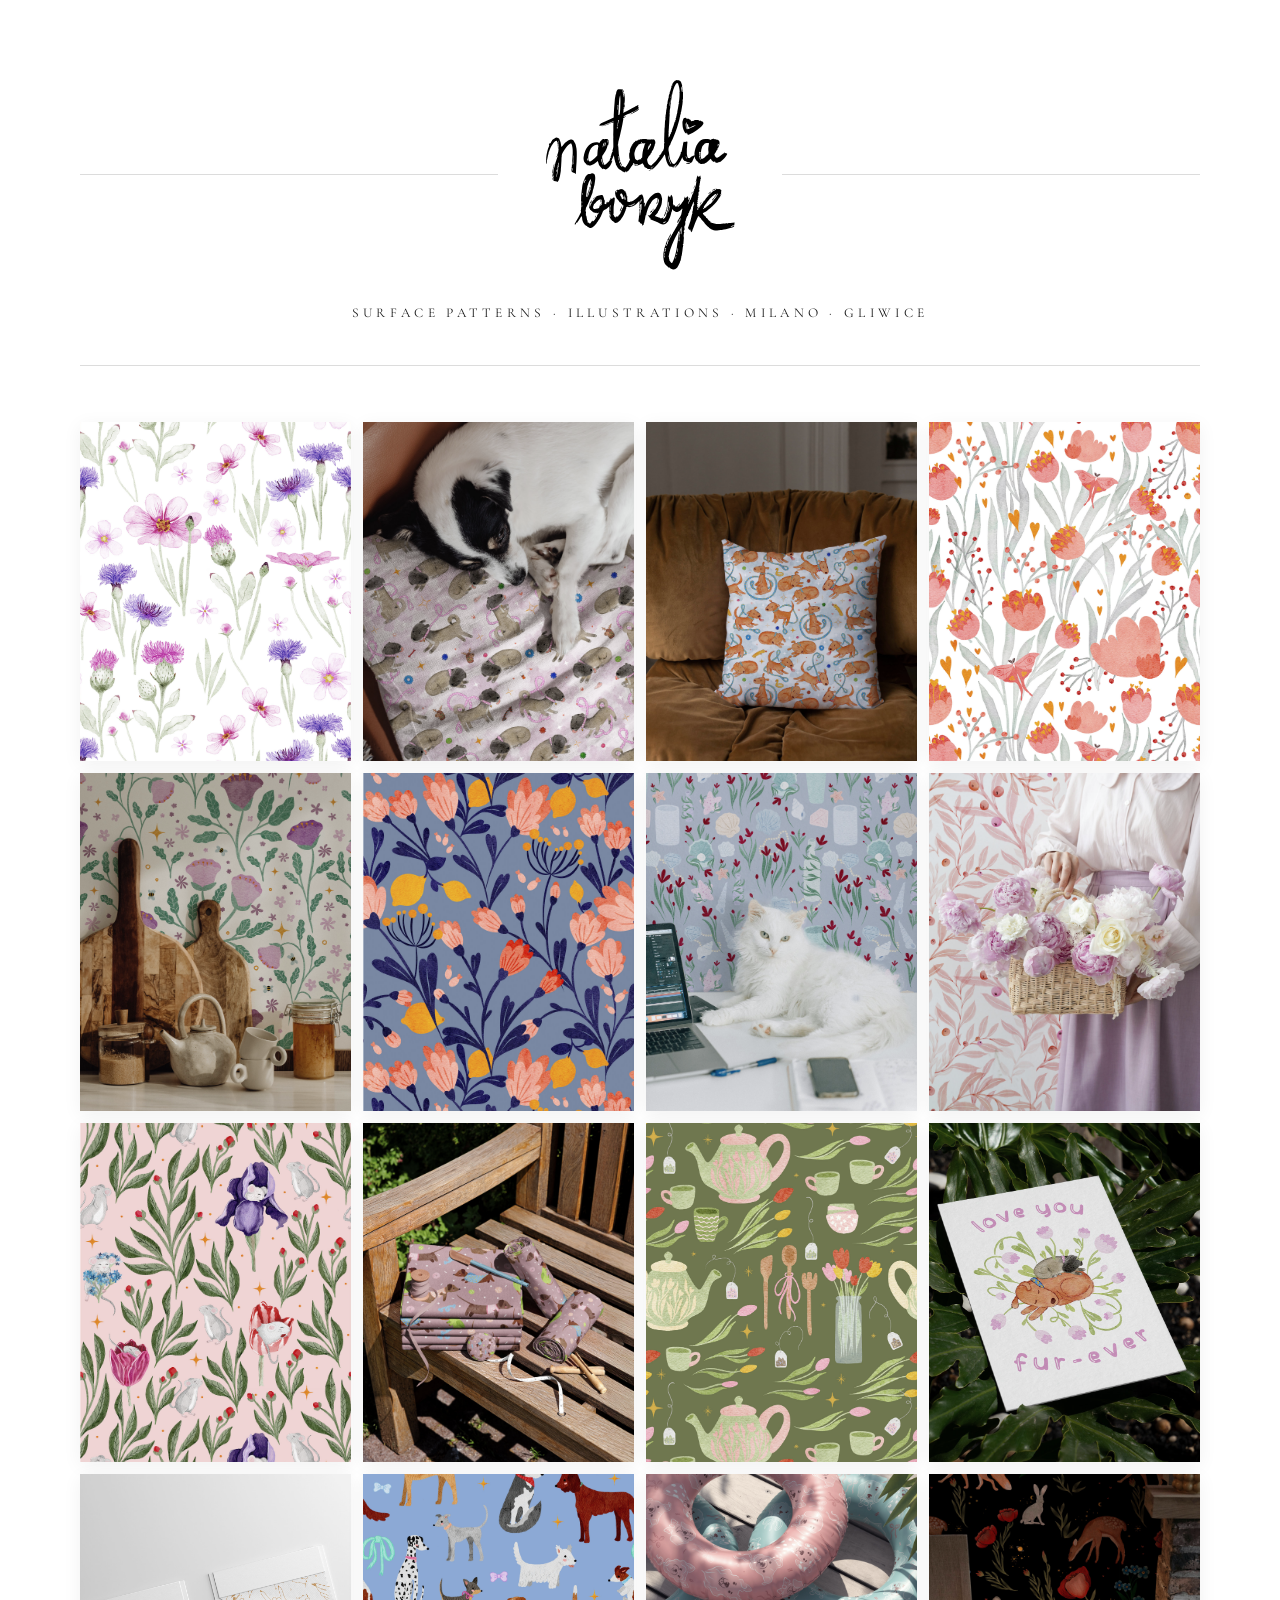
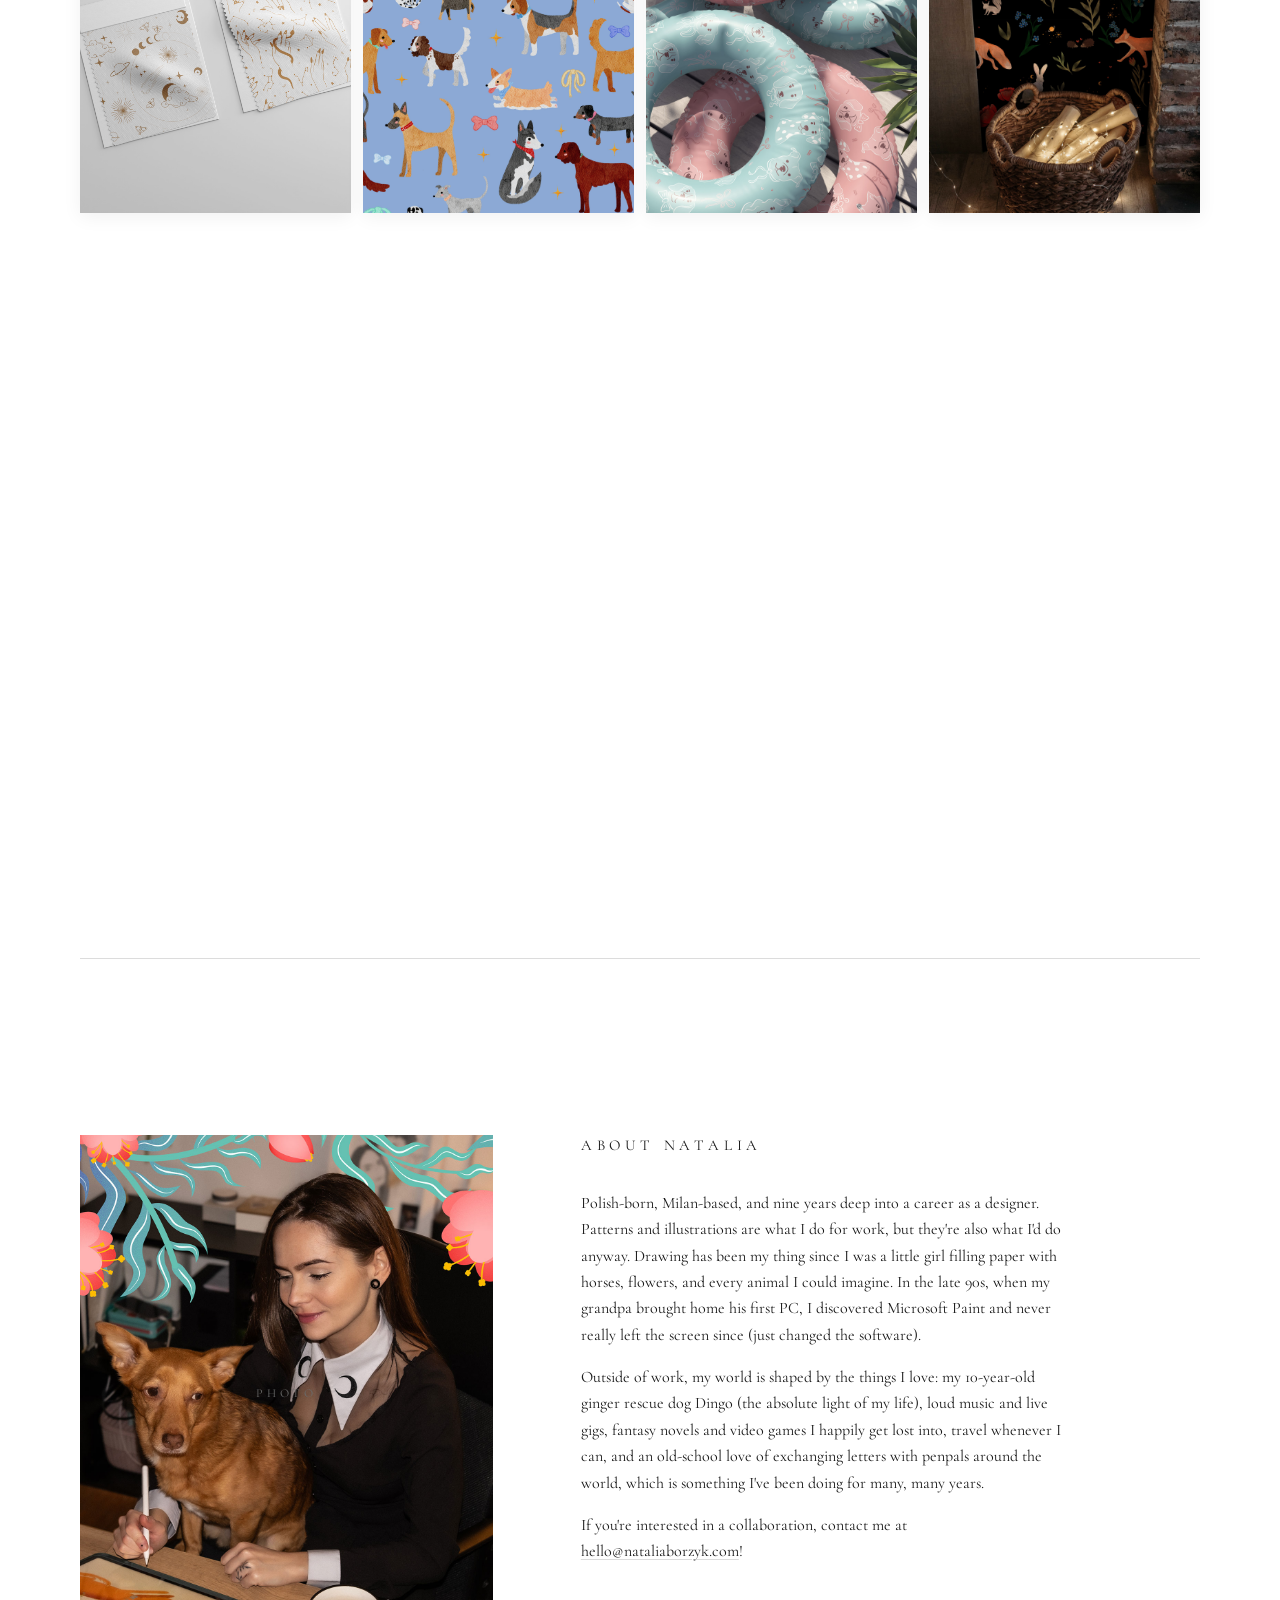
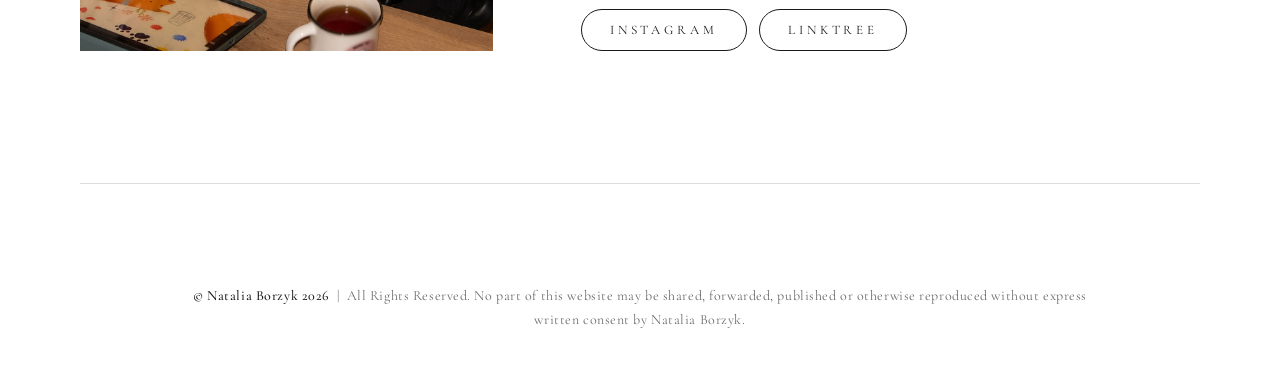
==== commit 486644ea: "Update index.html" ====
--- a/works/index.html
+++ b/works/index.html
@@ -400,7 +400,21 @@
 
 <section class="grid" id="grid">
 
-  <!-- Row 1 -->
+    <!-- Row 1 -->
+  <div class="tile" data-img="/works/24.jpg" data-alt="Work 24">
+    <img src="/works/24.jpg" alt="Work 24" loading="lazy" onerror="this.style.display='none'">
+  </div>
+  <div class="tile" data-img="/works/23.jpg" data-alt="Work 23">
+    <img src="/works/23.jpg" alt="Work 23" loading="lazy" onerror="this.style.display='none'">
+  </div>
+  <div class="tile" data-img="/works/22.jpg" data-alt="Work 22">
+    <img src="/works/22.jpg" alt="Work 22" loading="lazy" onerror="this.style.display='none'">
+  </div>
+  <div class="tile" data-img="/works/21.jpg" data-alt="Work 21">
+    <img src="/works/21.jpg" alt="Work 21" loading="lazy" onerror="this.style.display='none'">
+  </div>
+  
+  <!-- Row 2 -->
   <div class="tile" data-img="/works/20.jpg" data-alt="Work 20">
     <img src="/works/20.jpg" alt="Work 20" loading="lazy" onerror="this.style.display='none'">
   </div>
@@ -414,7 +428,7 @@
     <img src="/works/17.jpg" alt="Work 17" loading="lazy" onerror="this.style.display='none'">
   </div>
 
-  <!-- Row 2 -->
+  <!-- Row 3 -->
   <div class="tile" data-img="/works/16.jpg" data-alt="Work 16">
     <img src="/works/16.jpg" alt="Work 16" loading="lazy" onerror="this.style.display='none'">
   </div>
@@ -428,7 +442,7 @@
     <img src="/works/13.jpg" alt="Work 13" loading="lazy" onerror="this.style.display='none'">
   </div>
 
-  <!-- Row 3 -->
+  <!-- Row 4 -->
   <div class="tile" data-img="/works/12.jpg" data-alt="Work 12">
     <img src="/works/12.jpg" alt="Work 12" loading="lazy" onerror="this.style.display='none'">
   </div>
@@ -442,7 +456,7 @@
     <img src="/works/09.jpg" alt="Work 09" loading="lazy" onerror="this.style.display='none'">
   </div>
 
-  <!-- Row 4 -->
+  <!-- Row 5 -->
   <div class="tile" data-img="/works/08.jpg" data-alt="Work 08">
     <img src="/works/08.jpg" alt="Work 08" loading="lazy" onerror="this.style.display='none'">
   </div>
@@ -456,7 +470,7 @@
     <img src="/works/05.jpg" alt="Work 05" loading="lazy" onerror="this.style.display='none'">
   </div>
 
-  <!-- Row 5 -->
+  <!-- Row 6 -->
   <div class="tile" data-img="/works/04.jpg" data-alt="Work 04">
     <img src="/works/04.jpg" alt="Work 04" loading="lazy" onerror="this.style.display='none'">
   </div>
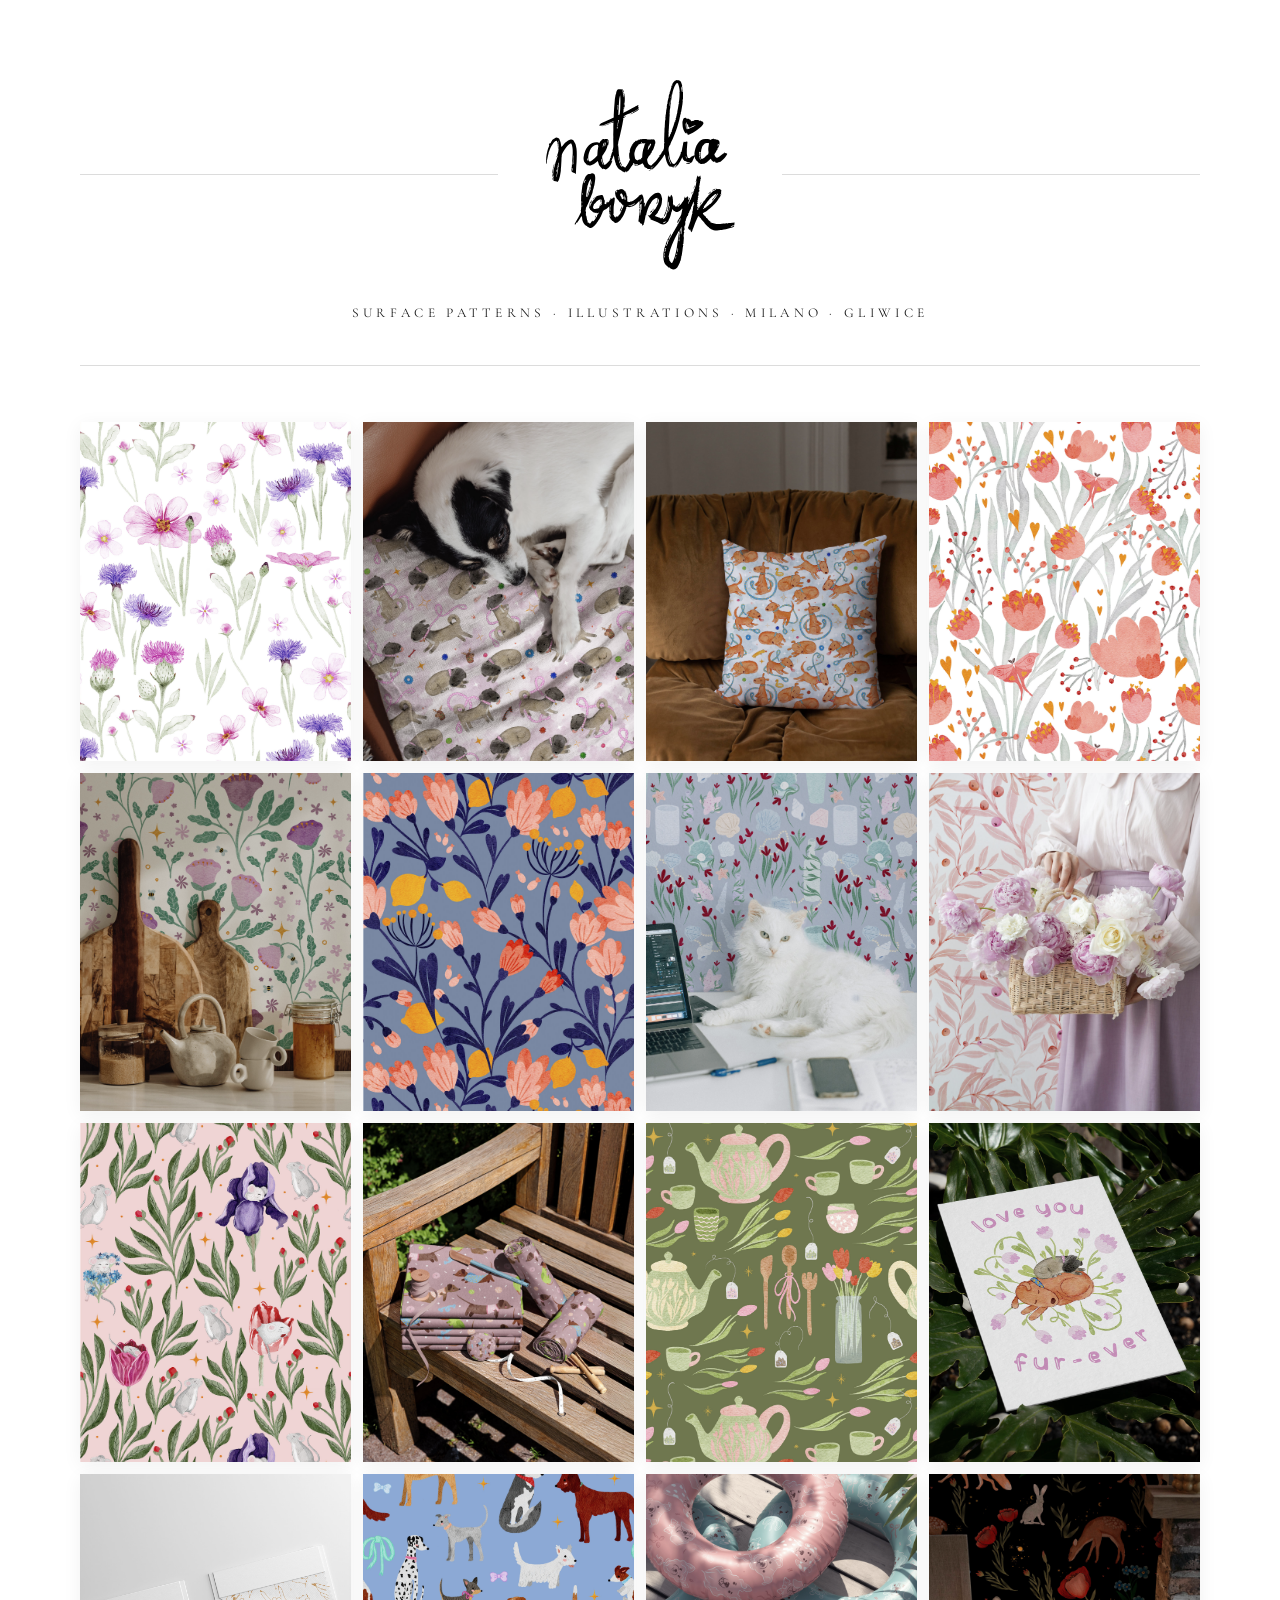
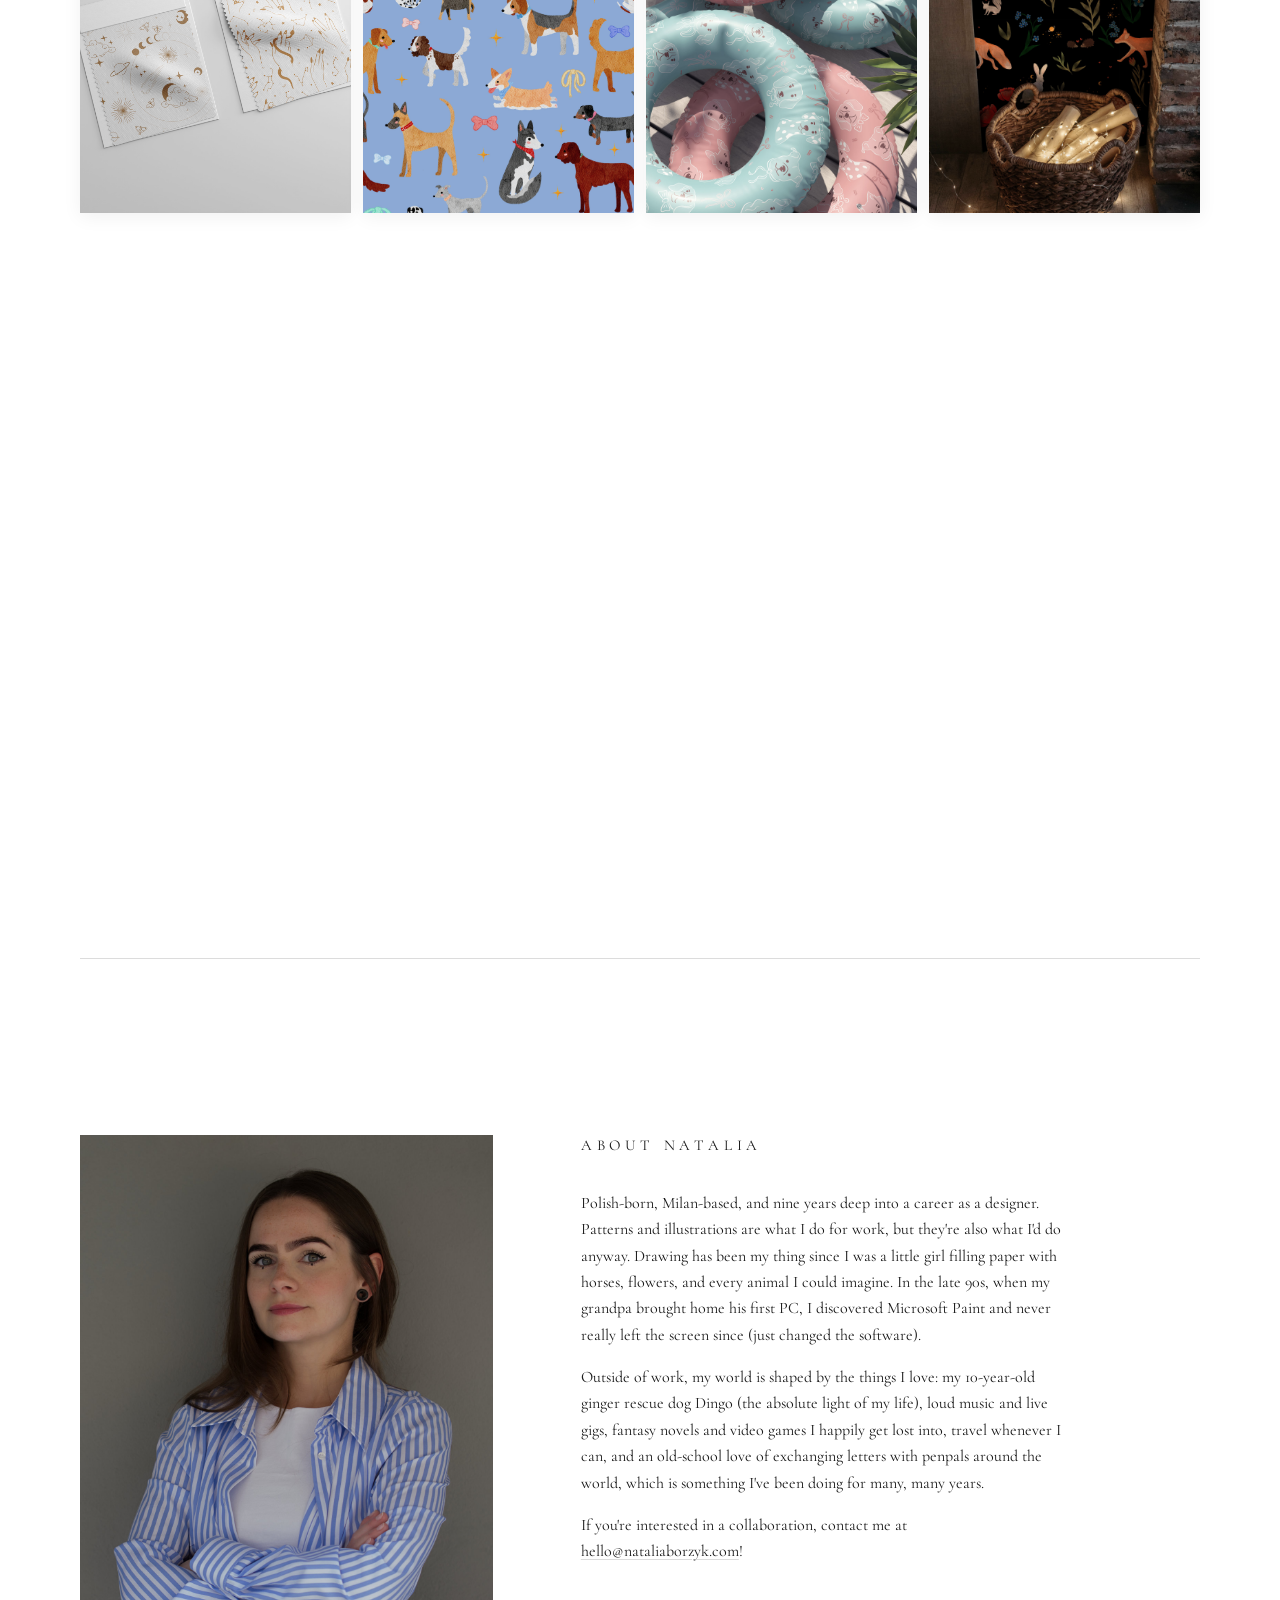
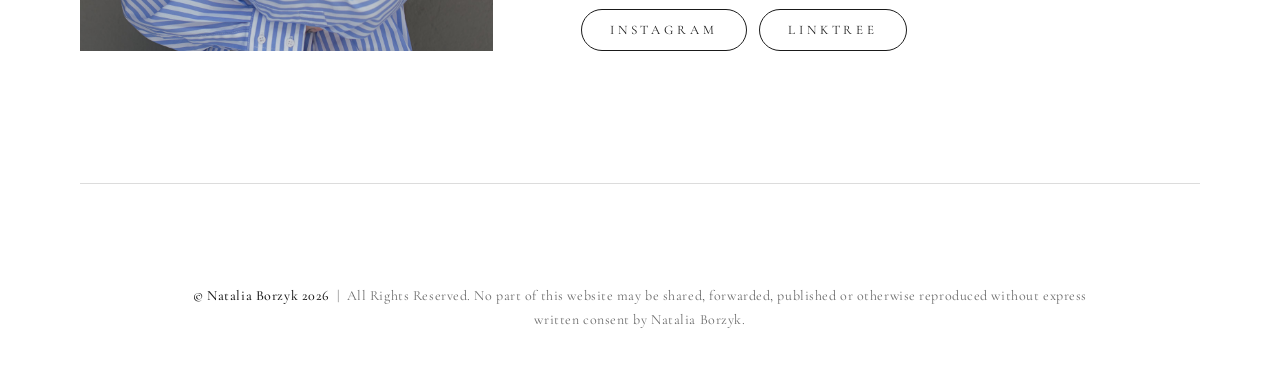
==== commit 955ce994: "Add files via upload" ====
--- a/works/index.html
+++ b/works/index.html
@@ -3,7 +3,7 @@
 <head>
 <meta charset="UTF-8">
 <meta name="viewport" content="width=device-width, initial-scale=1.0">
-<title>natalia borzyk · surface pattern design & illustrations</title>
+<title>natalia borzyk · surface patterns & illustrations</title>
 <meta name="description" content="Selection of surface patterns and illustrations designed by Natalia Borzyk — designer based in Milan.">
 <meta name="author" content="Natalia Borzyk">
 
@@ -247,6 +247,8 @@
   position: relative;
 }
 .about-photo img {
+  position: relative;
+  z-index: 2;
   width:100%;
   height:100%;
   object-fit:cover;
@@ -254,6 +256,7 @@
 .about-photo-ph {
   position:absolute;
   inset:0;
+  z-index: 1;
   display:flex;
   align-items:center;
   justify-content:center;
@@ -384,8 +387,8 @@
 
   <div class="brand">
     <span class="brand-line"></span>
-    <a href="https://nataliaborzyk.com/works" aria-label="Natalia Borzyk — works">
-      <img src="/works/logo-works.svg" alt="Natalia Borzyk" class="brand-logo" onerror="this.style.display='none';this.parentElement.insertAdjacentHTML('beforeend','<span class=&quot;brand-name&quot;>Natalia Borzyk</span>')">
+    <a href="https://nataliaborzyk.com/works" aria-label=" — works">
+      <img src="/works/logo-works.svg" alt="" class="brand-logo" onerror="this.style.display='none';this.parentElement.insertAdjacentHTML('beforeend','<span class=&quot;brand-name&quot;></span>')">
     </a>
     <span class="brand-line"></span>
   </div>
@@ -491,7 +494,7 @@
 <section class="about">
   <div class="about-photo">
     <span class="about-photo-ph">Photo</span>
-    <img src="/works/natalia.jpg" alt="Natalia Borzyk" onerror="this.style.display='none'">
+    <img src="/works/natalia.jpg" alt="" onerror="this.style.display='none'">
   </div>
   <div class="about-content">
     <span class="label">About Natalia</span>
@@ -522,7 +525,7 @@
 <div class="modal" id="modal" aria-hidden="true" role="dialog" aria-label="Image viewer">
   <button class="modal-close" id="modalClose" aria-label="Close viewer">Close &times;</button>
   <img src="" alt="" id="modalImg">
-  <div class="modal-credit">&copy; Natalia Borzyk</div>
+  <div class="modal-credit">Pattern/Illustration &copy; Natalia Borzyk</div>
 </div>
 
 <script>
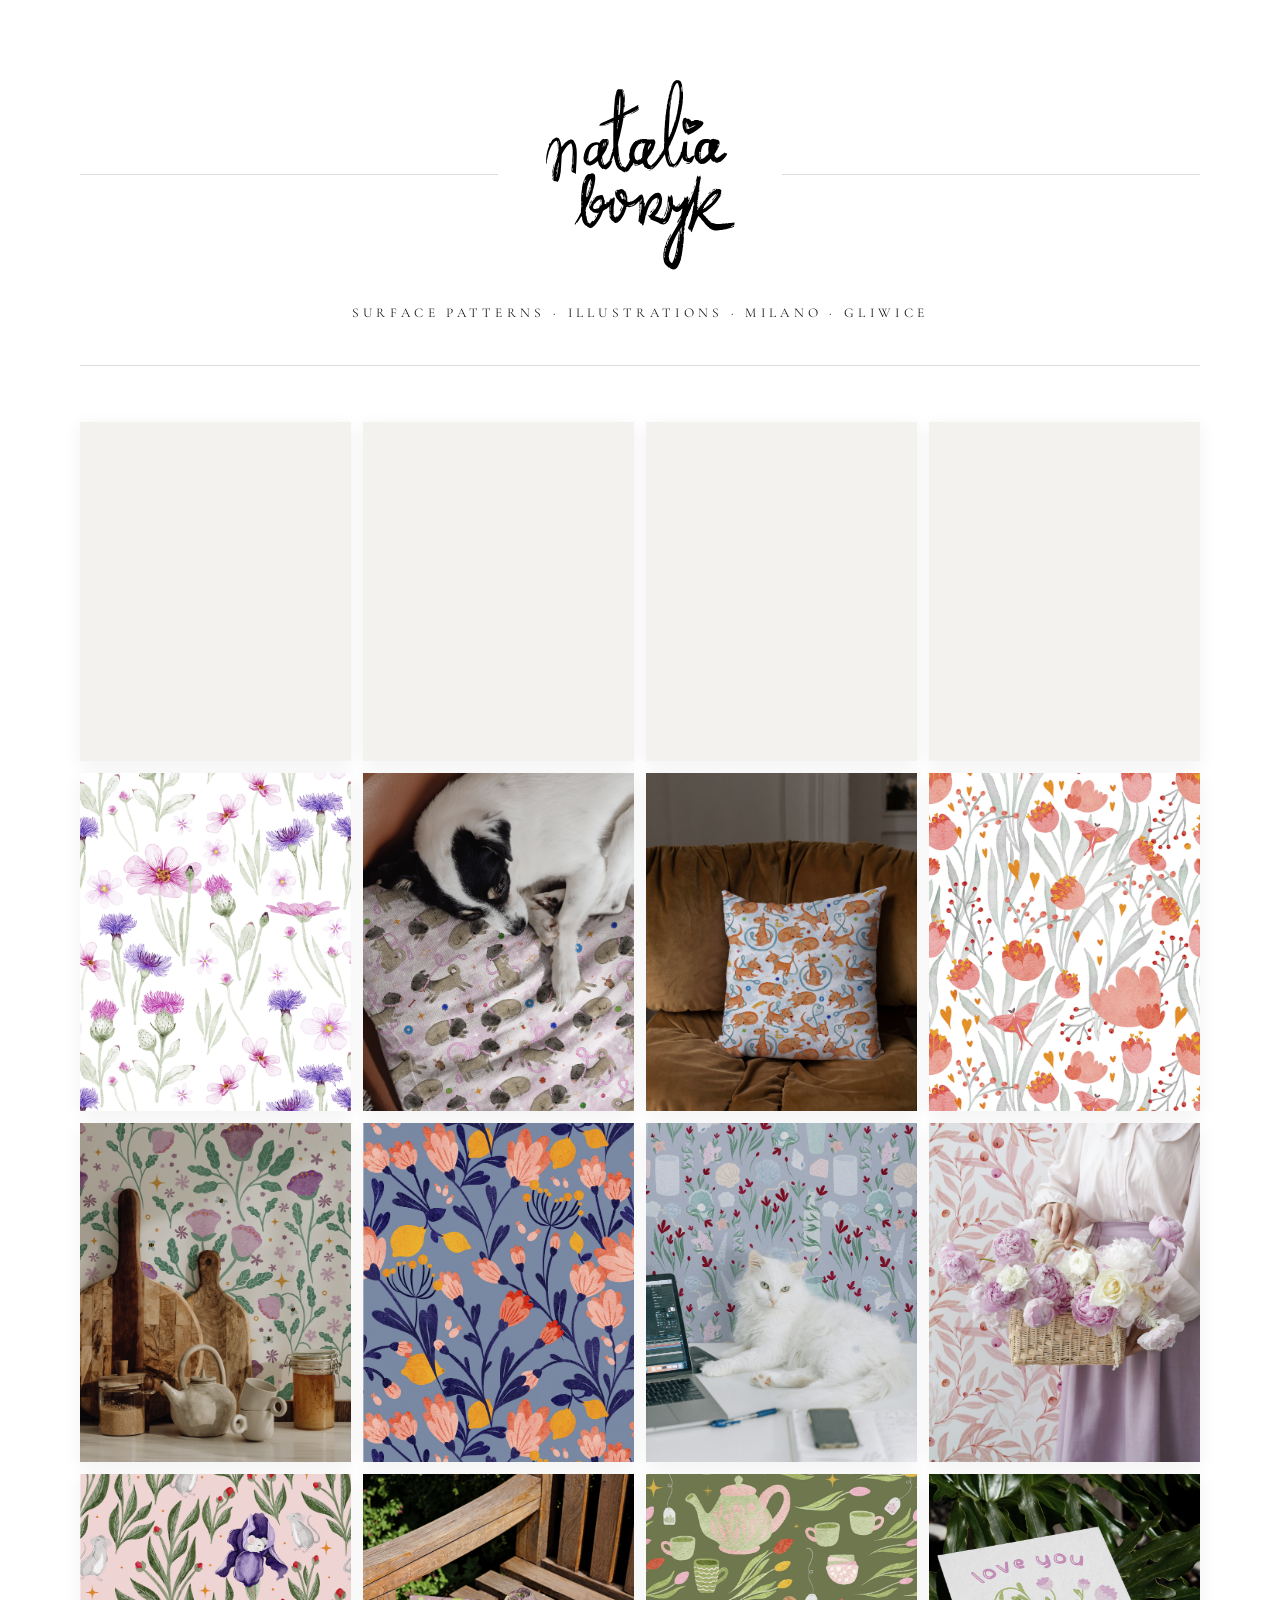
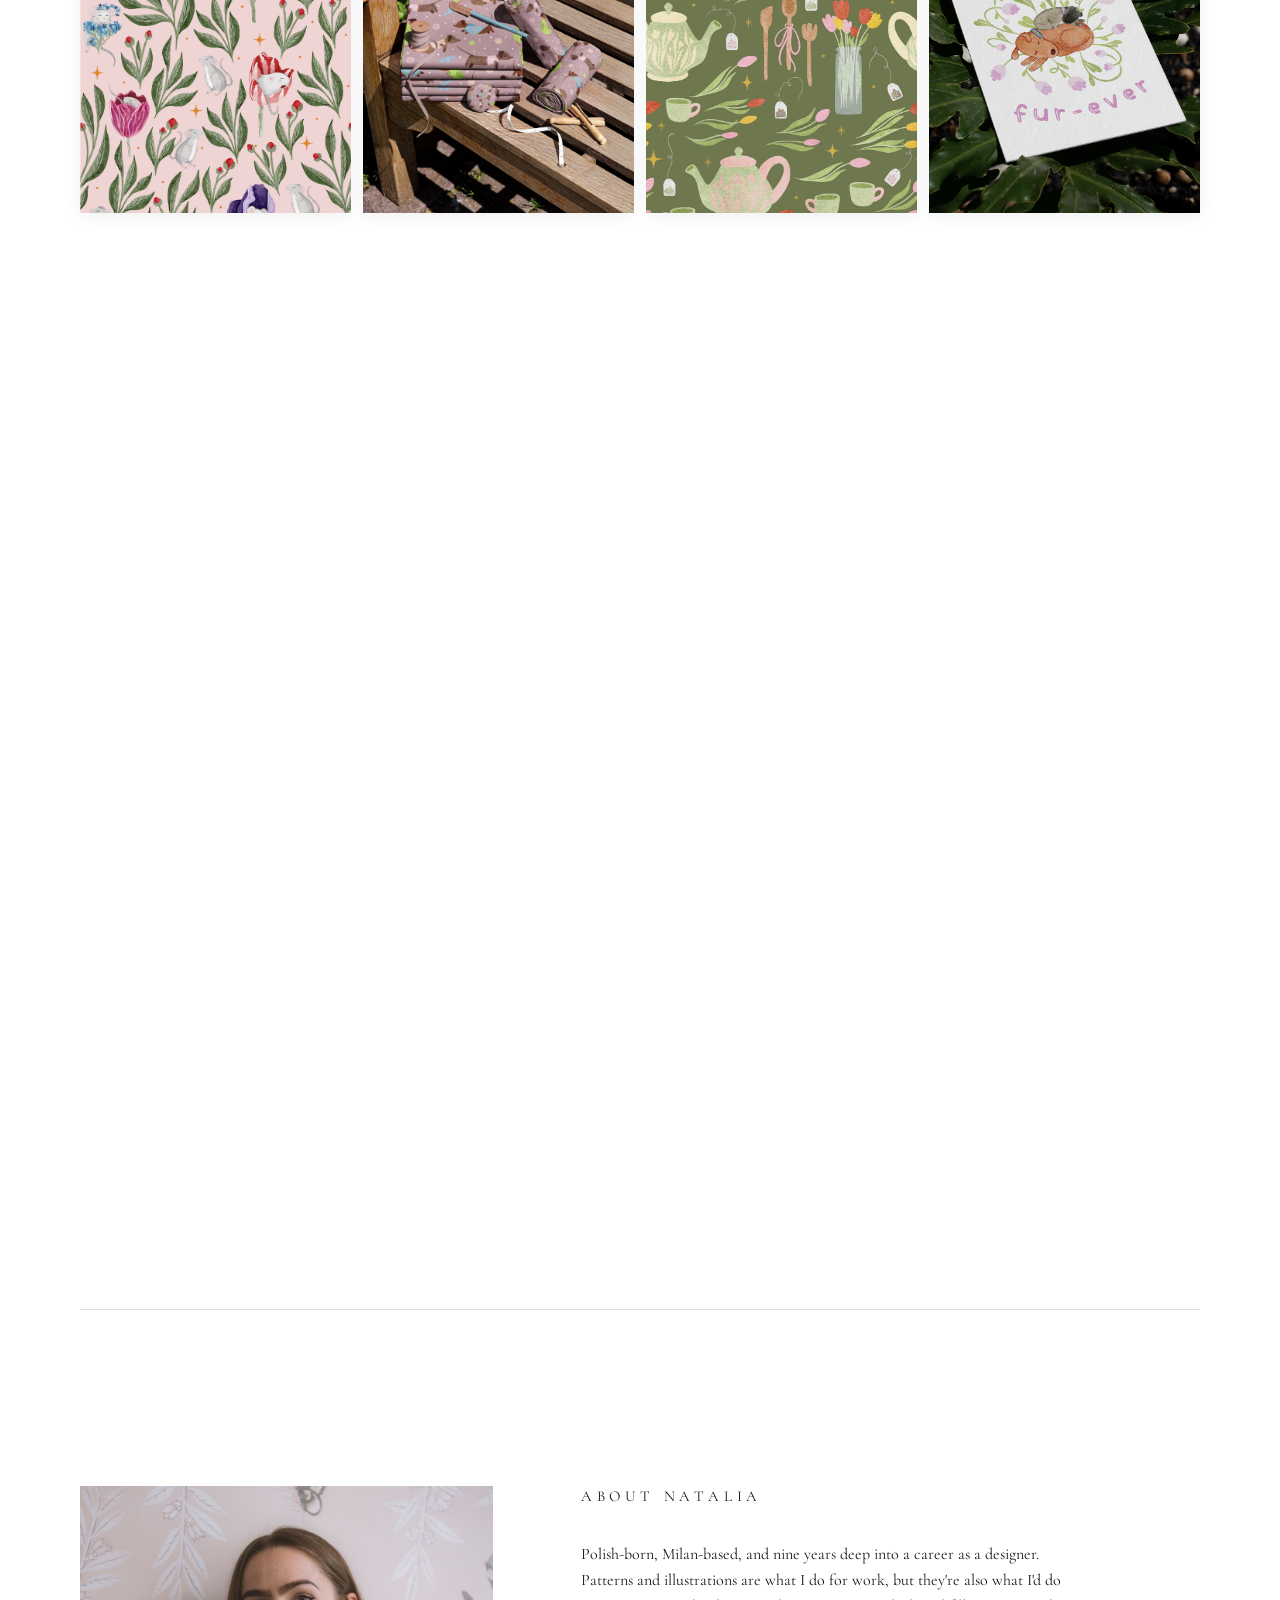
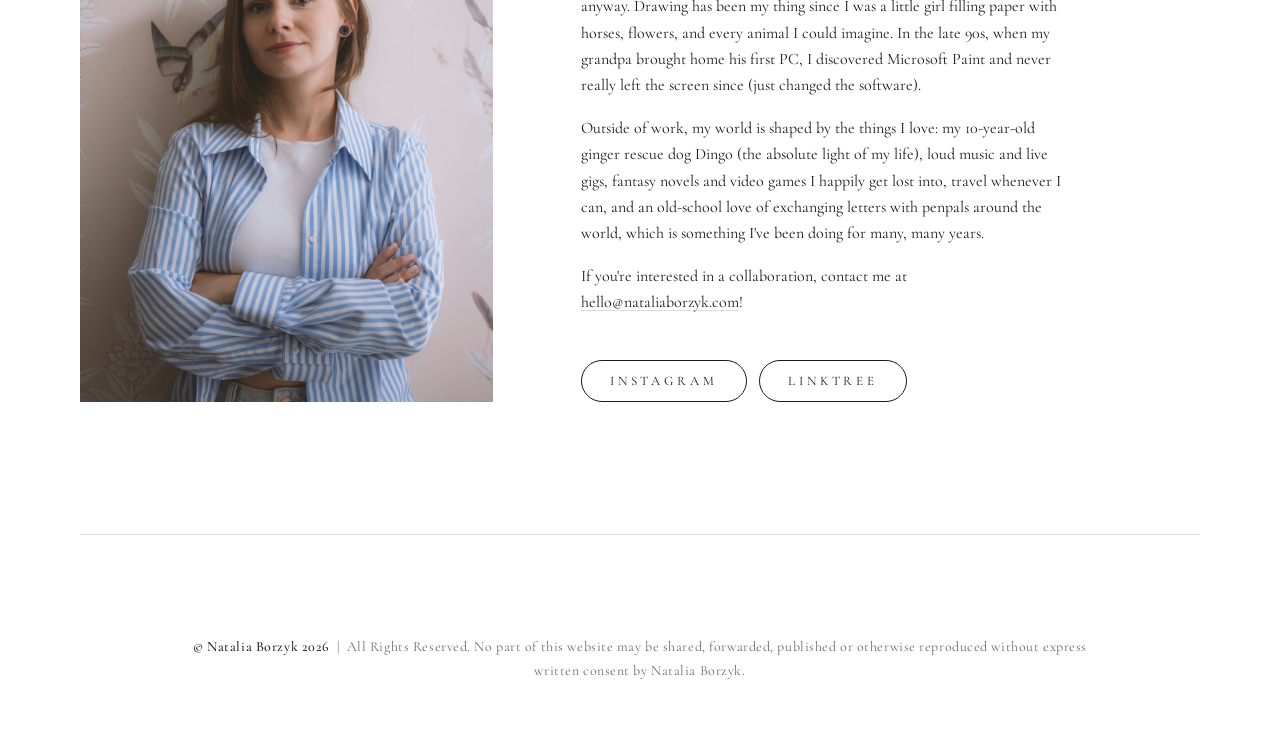
==== commit 4095c0ea: "Update index.html" ====
--- a/works/index.html
+++ b/works/index.html
@@ -403,7 +403,22 @@
 
 <section class="grid" id="grid">
 
-    <!-- Row 1 -->
+
+      <!-- Row 1 -->
+  <div class="tile" data-img="/works/28.jpg" data-alt="Work 28">
+    <img src="/works/28.jpg" alt="Work 28" loading="lazy" onerror="this.style.display='none'">
+  </div>
+  <div class="tile" data-img="/works/27.jpg" data-alt="Work 27">
+    <img src="/works/27.jpg" alt="Work 27" loading="lazy" onerror="this.style.display='none'">
+  </div>
+  <div class="tile" data-img="/works/26.jpg" data-alt="Work 26">
+    <img src="/works/26.jpg" alt="Work 26" loading="lazy" onerror="this.style.display='none'">
+  </div>
+  <div class="tile" data-img="/works/25.jpg" data-alt="Work 25">
+    <img src="/works/25.jpg" alt="Work 25" loading="lazy" onerror="this.style.display='none'">
+  </div>
+  
+    <!-- Row 2 -->
   <div class="tile" data-img="/works/24.jpg" data-alt="Work 24">
     <img src="/works/24.jpg" alt="Work 24" loading="lazy" onerror="this.style.display='none'">
   </div>
@@ -417,7 +432,7 @@
     <img src="/works/21.jpg" alt="Work 21" loading="lazy" onerror="this.style.display='none'">
   </div>
   
-  <!-- Row 2 -->
+  <!-- Row 3 -->
   <div class="tile" data-img="/works/20.jpg" data-alt="Work 20">
     <img src="/works/20.jpg" alt="Work 20" loading="lazy" onerror="this.style.display='none'">
   </div>
@@ -431,7 +446,7 @@
     <img src="/works/17.jpg" alt="Work 17" loading="lazy" onerror="this.style.display='none'">
   </div>
 
-  <!-- Row 3 -->
+  <!-- Row 4 -->
   <div class="tile" data-img="/works/16.jpg" data-alt="Work 16">
     <img src="/works/16.jpg" alt="Work 16" loading="lazy" onerror="this.style.display='none'">
   </div>
@@ -445,7 +460,7 @@
     <img src="/works/13.jpg" alt="Work 13" loading="lazy" onerror="this.style.display='none'">
   </div>
 
-  <!-- Row 4 -->
+  <!-- Row 5 -->
   <div class="tile" data-img="/works/12.jpg" data-alt="Work 12">
     <img src="/works/12.jpg" alt="Work 12" loading="lazy" onerror="this.style.display='none'">
   </div>
@@ -459,7 +474,7 @@
     <img src="/works/09.jpg" alt="Work 09" loading="lazy" onerror="this.style.display='none'">
   </div>
 
-  <!-- Row 5 -->
+  <!-- Row 6 -->
   <div class="tile" data-img="/works/08.jpg" data-alt="Work 08">
     <img src="/works/08.jpg" alt="Work 08" loading="lazy" onerror="this.style.display='none'">
   </div>
@@ -473,7 +488,7 @@
     <img src="/works/05.jpg" alt="Work 05" loading="lazy" onerror="this.style.display='none'">
   </div>
 
-  <!-- Row 6 -->
+  <!-- Row 7 -->
   <div class="tile" data-img="/works/04.jpg" data-alt="Work 04">
     <img src="/works/04.jpg" alt="Work 04" loading="lazy" onerror="this.style.display='none'">
   </div>
